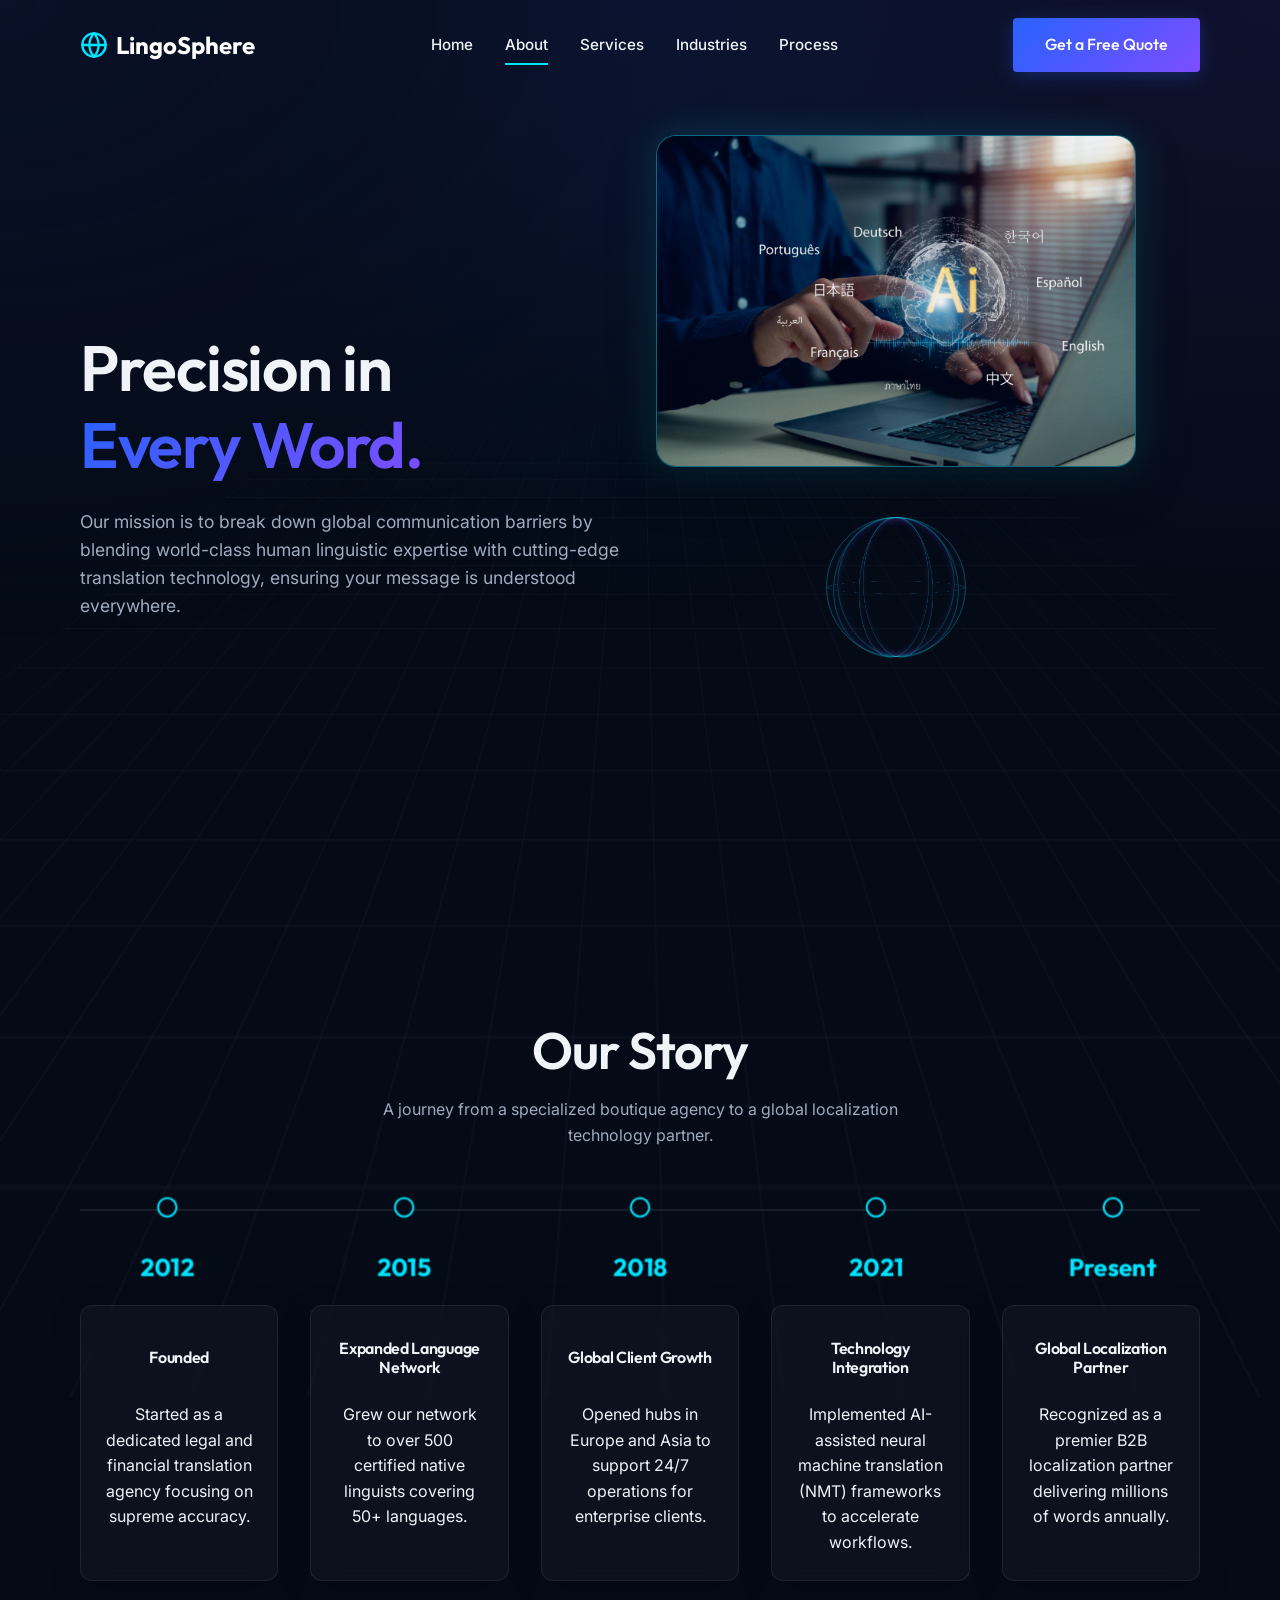
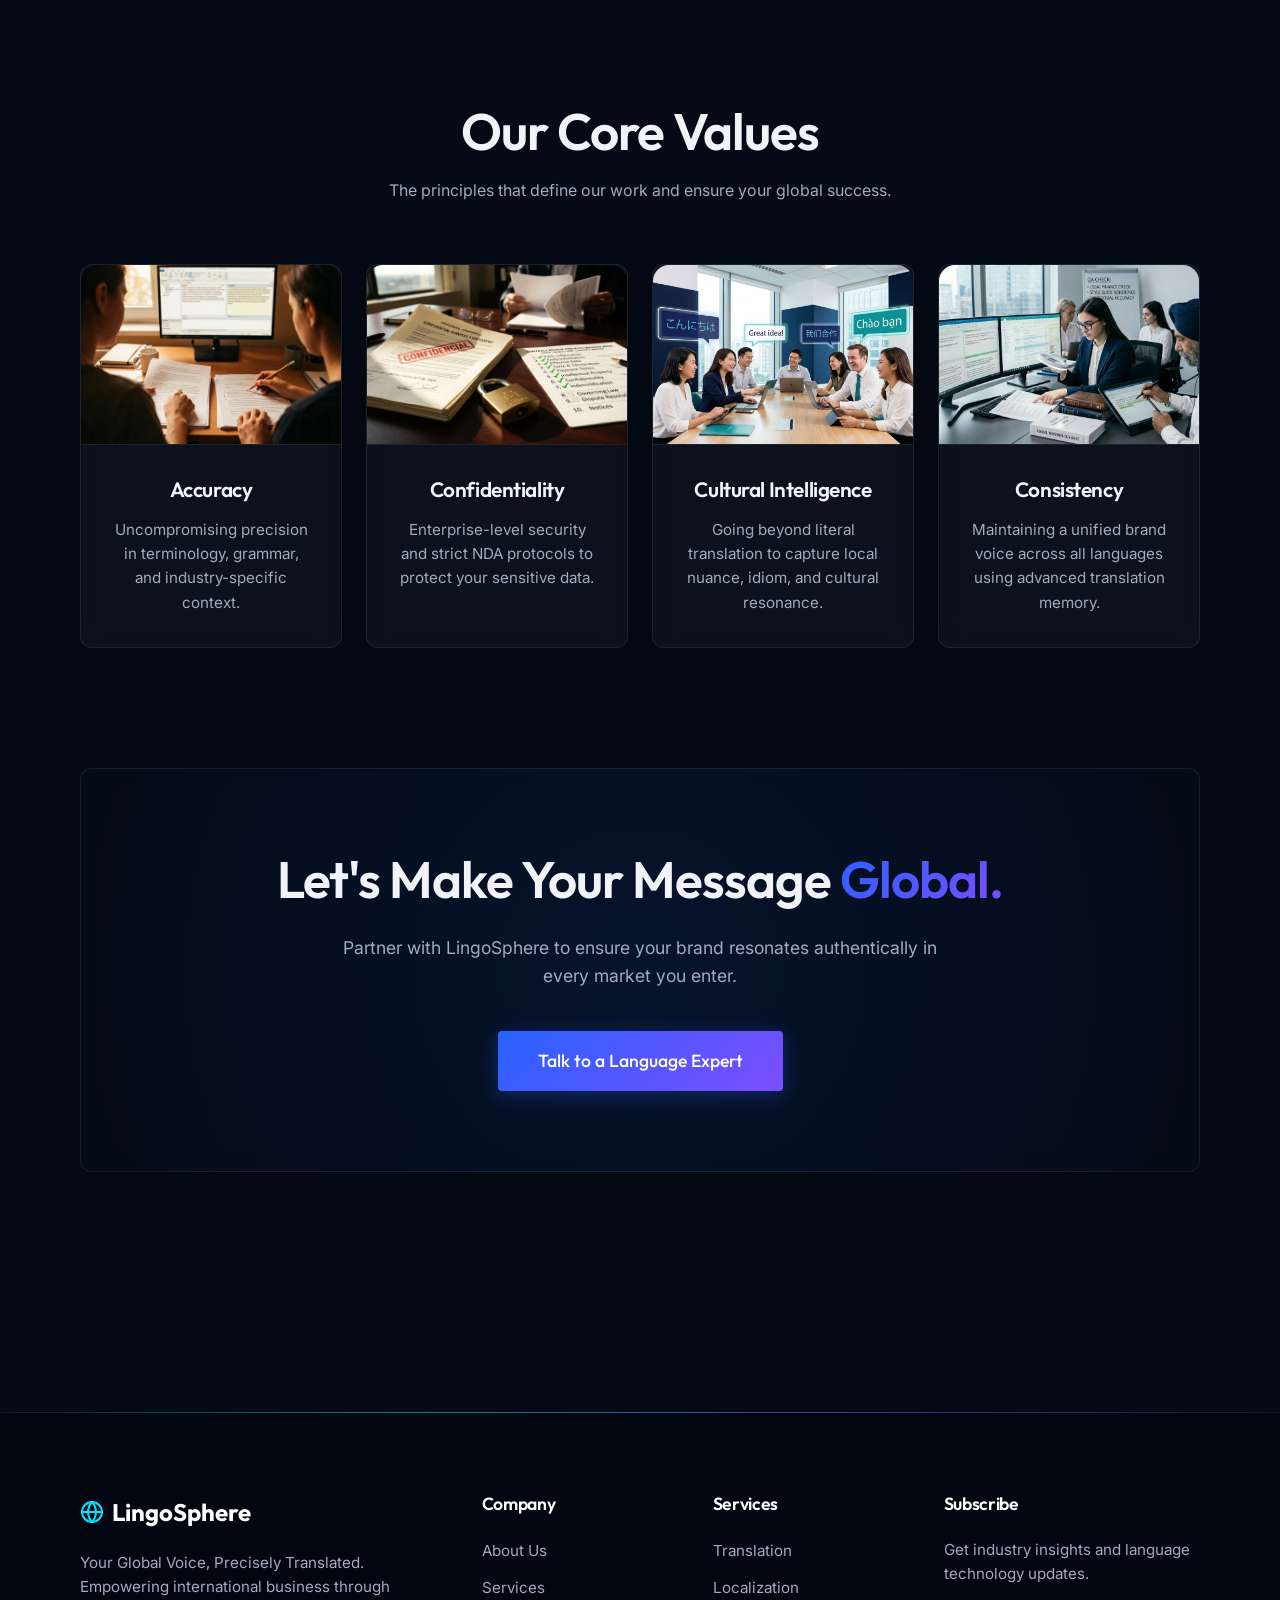
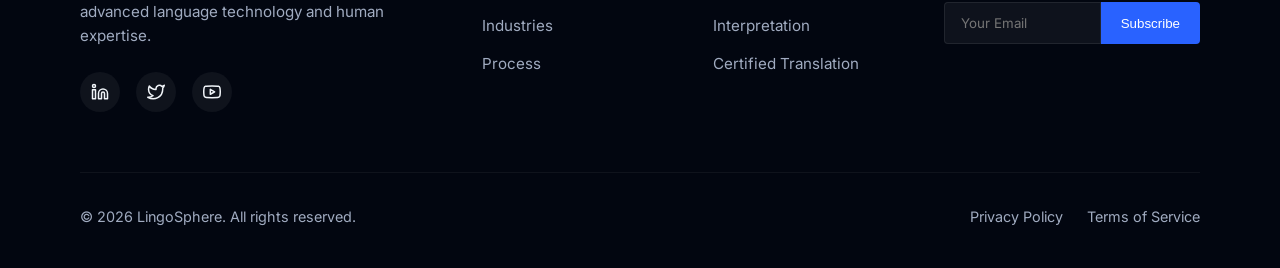
==== about.html @ 057dd032 "first commit" ====
<!DOCTYPE html>
<html lang="en">
<head>
  <meta charset="UTF-8">
  <meta name="viewport" content="width=device-width, initial-scale=1.0">
  <title>About Us | LingoSphere - Translation &amp; Localization Services</title>
  <meta name="description" content="Learn about LingoSphere's mission, story, and values as a leading global language technology company.">
  <meta name="theme-color" content="#040B16">
  
  <link rel="stylesheet" href="assets/css/style.css?v=2">
</head>
<body>
  
  <div class="bg-mesh"></div>
  <div class="bg-grid"></div>
  <div class="custom-cursor"></div>

  <!-- Header / Navbar -->
  <header class="site-header">
    <div class="container-custom navbar">
      <a href="index.html" class="logo">
        <svg class="logo-icon" xmlns="http://www.w3.org/2000/svg" width="28" height="28" viewBox="0 0 24 24" fill="none" stroke="currentColor" stroke-width="2" stroke-linecap="round" stroke-linejoin="round"><circle cx="12" cy="12" r="10"></circle><line x1="2" y1="12" x2="22" y2="12"></line><path d="M12 2a15.3 15.3 0 0 1 4 10 15.3 15.3 0 0 1-4 10 15.3 15.3 0 0 1-4-10 15.3 15.3 0 0 1 4-10z"></path></svg>
        LingoSphere
      </a>

      <nav class="nav-links">
        <a href="index.html">Home</a>
        <a href="about.html" class="active">About</a>
        <a href="services.html">Services</a>
        <a href="industries.html">Industries</a>
        <a href="process.html">Process</a>
        <div class="nav-cta-mobile" style="display:none;">
            <a href="contact.html" class="btn-primary">Get a Free Quote</a>
        </div>
      </nav>

      <div class="nav-cta" style="display: flex; align-items: center;">
        <a href="contact.html" class="btn-primary">Get a Free Quote</a>
      </div>

      <button class="mobile-toggle" aria-label="Toggle menu">
        <svg xmlns="http://www.w3.org/2000/svg" width="24" height="24" viewBox="0 0 24 24" fill="none" stroke="currentColor" stroke-width="2" stroke-linecap="round" stroke-linejoin="round"><line x1="3" y1="12" x2="21" y2="12"></line><line x1="3" y1="6" x2="21" y2="6"></line><line x1="3" y1="18" x2="21" y2="18"></line></svg>
      </button>
    </div>
  </header>

  <main>
    <!-- Section 1 - About Hero -->
    <section class="hero-section container-custom">
      <div class="hero-content reveal">
        <h1 style="margin-bottom: 24px;">Precision in <br><span class="text-gradient">Every Word.</span></h1>
        <p style="font-size: 1.1rem; color: var(--text-muted); margin-bottom: 40px; max-width: 540px;">Our mission is to break down global communication barriers by blending world-class human linguistic expertise with cutting-edge translation technology, ensuring your message is understood everywhere.</p>
      </div>
      <div class="hero-visual reveal-right" style="transition-delay: 0.2s; top: 15%; right: 5%; transform: none; display: flex; flex-direction: column; align-items: center; justify-content: flex-start;">
        <div class="hero-image-wrapper" style="position: relative; width: 90%; max-width: 480px; border-radius: 20px; border: 1px solid rgba(0, 229, 255, 0.4); box-shadow: 0 20px 50px rgba(0, 0, 0, 0.3), 0 0 40px rgba(0, 229, 255, 0.2); overflow: hidden; background: var(--glass-bg); backdrop-filter: blur(10px); transition: transform 0.5s ease, box-shadow 0.5s ease;">
          <img src="assets/images/about hero.png" alt="About LingoSphere" style="width: 100%; height: auto; object-fit: cover; opacity: 0.95; display: block;">
          <div class="hero-image-sweep" style="position: absolute; top: 0; left: -100%; width: 50%; height: 100%; background: linear-gradient(to right, transparent, rgba(255,255,255,0.4), transparent); transform: skewX(-25deg); animation: lightSweep 6s infinite; pointer-events: none;"></div>
        </div>
        
        <!-- 3D Animation Below Image -->
        <div class="globe-3d" style="margin-top: 50px; position: relative; width: 140px; height: 140px; transform-style: preserve-3d; animation: spinGlobe 15s linear infinite;">
            <div class="globe-ring" style="transform: rotateY(0deg);"></div>
            <div class="globe-ring" style="transform: rotateY(30deg);"></div>
            <div class="globe-ring" style="transform: rotateY(60deg);"></div>
            <div class="globe-ring" style="transform: rotateY(90deg);"></div>
            <div class="globe-ring" style="transform: rotateY(120deg);"></div>
            <div class="globe-ring" style="transform: rotateY(150deg);"></div>
            <div class="globe-ring" style="transform: rotateX(90deg) scale(0.98);"></div>
        </div>
      </div>
      <style>
          @keyframes lightSweep { 0% { left: -100%; } 20%, 100% { left: 200%; } }
          .hero-image-wrapper:hover {
              transform: scale(1.03) translateY(-5px);
              box-shadow: 0 30px 60px rgba(0, 0, 0, 0.4), 0 0 60px rgba(0, 229, 255, 0.4) !important;
              border-color: rgba(0, 229, 255, 0.8) !important;
          }
          
          .globe-ring {
              position: absolute;
              width: 100%;
              height: 100%;
              border-radius: 50%;
              border: 1px solid rgba(0, 229, 255, 0.3);
              box-shadow: 0 0 10px rgba(124, 77, 255, 0.1) inset;
          }
          @keyframes spinGlobe {
              0% { transform: rotateX(15deg) rotateY(0deg); }
              100% { transform: rotateX(15deg) rotateY(360deg); }
          }
      </style>
    </section>

    <!-- Section 2 - Our Story -->
    <section class="container-custom">
      <div class="section-title reveal">
        <h2>Our Story</h2>
        <p>A journey from a specialized boutique agency to a global localization technology partner.</p>
      </div>

      <!-- Editorial Timeline -->
      <div class="story-timeline reveal">
        <div class="story-item">
          <div class="story-year">2012</div>
          <div class="story-content glass-panel">
            <h4>Founded</h4>
            <p>Started as a dedicated legal and financial translation agency focusing on supreme accuracy.</p>
          </div>
        </div>
        
        <div class="story-item">
          <div class="story-year">2015</div>
          <div class="story-content glass-panel">
            <h4>Expanded Language Network</h4>
            <p>Grew our network to over 500 certified native linguists covering 50+ languages.</p>
          </div>
        </div>
        
        <div class="story-item">
          <div class="story-year">2018</div>
          <div class="story-content glass-panel">
            <h4>Global Client Growth</h4>
            <p>Opened hubs in Europe and Asia to support 24/7 operations for enterprise clients.</p>
          </div>
        </div>
        
        <div class="story-item">
          <div class="story-year">2021</div>
          <div class="story-content glass-panel">
            <h4>Technology Integration</h4>
            <p>Implemented AI-assisted neural machine translation (NMT) frameworks to accelerate workflows.</p>
          </div>
        </div>
        
        <div class="story-item">
          <div class="story-year">Present</div>
          <div class="story-content glass-panel">
            <h4>Global Localization Partner</h4>
            <p>Recognized as a premier B2B localization partner delivering millions of words annually.</p>
          </div>
        </div>
      </div>

      <style>
        .story-timeline { display: flex; flex-direction: column; gap: 32px; position: relative; padding-left: 20px; border-left: 2px solid var(--glass-border); margin: 0 auto; max-width: 800px; perspective: 1200px; }
        .story-item { position: relative; display: flex; flex-direction: column; gap: 16px; transform-style: preserve-3d; }
        
        @keyframes float3D {
            0% { transform: translateY(0) translateZ(0) rotateX(0deg) rotateY(0deg); }
            50% { transform: translateY(-8px) translateZ(10px) rotateX(2deg) rotateY(-2deg); }
            100% { transform: translateY(0) translateZ(0) rotateX(0deg) rotateY(0deg); }
        }
        
        .story-year { color: var(--accent-cyan); font-family: var(--font-heading); font-weight: 700; font-size: 1.5rem; position: relative; transform: translateZ(30px); }
        .story-year::before { content: ''; position: absolute; left: -29px; top: 8px; width: 16px; height: 16px; border-radius: 50%; background: var(--bg-deep-navy); border: 2px solid var(--accent-cyan); z-index: 2; animation: pulseTimeline 2s infinite; }
        
        @keyframes pulseTimeline {
            0% { box-shadow: 0 0 10px var(--accent-cyan), 0 0 0 0 rgba(0, 229, 255, 0.4); }
            70% { box-shadow: 0 0 15px var(--accent-cyan), 0 0 0 15px rgba(0, 229, 255, 0); }
            100% { box-shadow: 0 0 10px var(--accent-cyan), 0 0 0 0 rgba(0, 229, 255, 0); }
        }

        .story-content { padding: 24px; transition: all 0.5s cubic-bezier(0.2, 0.8, 0.2, 1); height: 100%; display: flex; flex-direction: column; animation: float3D 6s ease-in-out infinite; transform-style: preserve-3d; position: relative; }
        .story-content h4 { min-height: 3.5rem; display: flex; align-items: center; justify-content: center; margin-top: 0; margin-bottom: 16px; }
        
        .story-item:nth-child(1) .story-content { animation-delay: 0s; }
        .story-item:nth-child(2) .story-content { animation-delay: -1.5s; }
        .story-item:nth-child(3) .story-content { animation-delay: -3s; }
        .story-item:nth-child(4) .story-content { animation-delay: -4.5s; }
        .story-item:nth-child(5) .story-content { animation-delay: -1s; }

        .story-content:hover { transform: translateZ(40px) scale(1.05) rotateX(-5deg); border-color: var(--accent-cyan); box-shadow: 0 20px 40px rgba(0,0,0,0.4), 0 0 30px rgba(0, 229, 255, 0.2) !important; z-index: 10; animation-play-state: paused; }
        
        @media (min-width: 768px) {
            .story-timeline { flex-direction: row; border-left: none; border-top: 2px solid var(--glass-border); padding-left: 0; padding-top: 40px; max-width: 100%; margin-top: 60px; }
            .story-item { flex: 1; align-items: center; text-align: center; }
            .story-year::before { left: 50%; top: -49px; transform: translateX(-50%); }
        }
      </style>
    </section>

    <!-- Section 3 - Our Values -->
    <section class="container-custom">
      <div class="section-title reveal">
        <h2>Our Core Values</h2>
        <p>The principles that define our work and ensure your global success.</p>
      </div>

      <div class="grid-4" style="align-items: stretch;">
        <!-- Value 1 -->
        <div class="value-block glass-panel reveal" style="padding: 0; height: 100%; display: flex; flex-direction: column; transition-delay: 0.1s;">
          <img src="assets/images/Accuracy.png" alt="Accuracy" style="width: 100%; height: 180px; object-fit: cover; border-radius: 16px 16px 0 0; border-bottom: 1px solid var(--glass-border);">
          <div style="padding: 32px; display: flex; flex-direction: column; align-items: center; flex-grow: 1; text-align: center;">
            <h3 style="margin-bottom: 16px; font-size: 1.3rem;">Accuracy</h3>
            <p style="color: var(--text-muted); font-size: 0.95rem;">Uncompromising precision in terminology, grammar, and industry-specific context.</p>
          </div>
        </div>
        
        <!-- Value 2 -->
        <div class="value-block glass-panel reveal" style="padding: 0; height: 100%; display: flex; flex-direction: column; transition-delay: 0.2s;">
          <img src="assets/images/Confidentiality.png" alt="Confidentiality" style="width: 100%; height: 180px; object-fit: cover; border-radius: 16px 16px 0 0; border-bottom: 1px solid var(--glass-border);">
          <div style="padding: 32px; display: flex; flex-direction: column; align-items: center; flex-grow: 1; text-align: center;">
            <h3 style="margin-bottom: 16px; font-size: 1.3rem;">Confidentiality</h3>
            <p style="color: var(--text-muted); font-size: 0.95rem;">Enterprise-level security and strict NDA protocols to protect your sensitive data.</p>
          </div>
        </div>
        
        <!-- Value 3 -->
        <div class="value-block glass-panel reveal" style="padding: 0; height: 100%; display: flex; flex-direction: column; transition-delay: 0.3s;">
          <img src="assets/images/Cultural Intelligence.png" alt="Cultural Intelligence" style="width: 100%; height: 180px; object-fit: cover; border-radius: 16px 16px 0 0; border-bottom: 1px solid var(--glass-border);">
          <div style="padding: 32px; display: flex; flex-direction: column; align-items: center; flex-grow: 1; text-align: center;">
            <h3 style="margin-bottom: 16px; font-size: 1.3rem;">Cultural Intelligence</h3>
            <p style="color: var(--text-muted); font-size: 0.95rem;">Going beyond literal translation to capture local nuance, idiom, and cultural resonance.</p>
          </div>
        </div>
        
        <!-- Value 4 -->
        <div class="value-block glass-panel reveal" style="padding: 0; height: 100%; display: flex; flex-direction: column; transition-delay: 0.4s;">
          <img src="assets/images/Consistency.png" alt="Consistency" style="width: 100%; height: 180px; object-fit: cover; border-radius: 16px 16px 0 0; border-bottom: 1px solid var(--glass-border);">
          <div style="padding: 32px; display: flex; flex-direction: column; align-items: center; flex-grow: 1; text-align: center;">
            <h3 style="margin-bottom: 16px; font-size: 1.3rem;">Consistency</h3>
            <p style="color: var(--text-muted); font-size: 0.95rem;">Maintaining a unified brand voice across all languages using advanced translation memory.</p>
          </div>
        </div>
      </div>
      
      <style>
        .value-block { transition: var(--transition-smooth); }
        .value-block:hover { transform: translateY(-10px); border-color: var(--glass-highlight); background: rgba(255,255,255,0.05); }
        @keyframes pulseIcon { 0%, 100% { transform: scale(1); opacity: 1; } 50% { transform: scale(1.1); opacity: 0.8; } }
        @keyframes floatIcon { 0%, 100% { transform: translateY(0); } 50% { transform: translateY(-10px); } }
        @keyframes spinIcon { 100% { transform: rotate(360deg); } }
        @keyframes bounceIcon { 0%, 100% { transform: translateY(0); } 50% { transform: translateY(-8px); } }
      </style>
    </section>

    <!-- Section 4 - CTA -->
    <section class="container-custom" style="padding-bottom: 120px;">
      <div class="glass-panel reveal" style="padding: 80px 40px; text-align: center; background: radial-gradient(circle at center, rgba(41, 98, 255, 0.1), rgba(4, 11, 22, 0.8));">
        <h2 style="margin-bottom: 24px;">Let's Make Your Message <span class="text-gradient">Global.</span></h2>
        <p style="color: var(--text-muted); margin: 0 auto 40px; max-width: 600px; font-size: 1.1rem;">Partner with LingoSphere to ensure your brand resonates authentically in every market you enter.</p>
        <a href="contact.html" class="btn-primary" style="font-size: 1.1rem; padding: 16px 40px;">Talk to a Language Expert</a>
      </div>
    </section>
  </main>

  <footer class="site-footer">
    <div class="footer-top-line"></div>
    <div class="container-custom">
      <div class="footer-grid">
        <div class="footer-col">
          <a href="index.html" class="logo" style="margin-bottom: 20px;">
            <svg class="logo-icon" xmlns="http://www.w3.org/2000/svg" width="24" height="24" viewBox="0 0 24 24" fill="none" stroke="currentColor" stroke-width="2" stroke-linecap="round" stroke-linejoin="round"><circle cx="12" cy="12" r="10"></circle><line x1="2" y1="12" x2="22" y2="12"></line><path d="M12 2a15.3 15.3 0 0 1 4 10 15.3 15.3 0 0 1-4 10 15.3 15.3 0 0 1-4-10 15.3 15.3 0 0 1 4-10z"></path></svg>
            LingoSphere
          </a>
          <p style="color: var(--text-muted); font-size: 0.95rem; margin-bottom: 24px;">Your Global Voice, Precisely Translated. Empowering international business through advanced language technology and human expertise.</p>
          <div class="social-links">
            <a href="#" aria-label="LinkedIn"><svg xmlns="http://www.w3.org/2000/svg" width="18" height="18" viewBox="0 0 24 24" fill="none" stroke="currentColor" stroke-width="2" stroke-linecap="round" stroke-linejoin="round"><path d="M16 8a6 6 0 0 1 6 6v7h-4v-7a2 2 0 0 0-2-2 2 2 0 0 0-2 2v7h-4v-7a6 6 0 0 1 6-6z"></path><rect x="2" y="9" width="4" height="12"></rect><circle cx="4" cy="4" r="2"></circle></svg></a>
            <a href="#" aria-label="Twitter"><svg xmlns="http://www.w3.org/2000/svg" width="18" height="18" viewBox="0 0 24 24" fill="none" stroke="currentColor" stroke-width="2" stroke-linecap="round" stroke-linejoin="round"><path d="M23 3a10.9 10.9 0 0 1-3.14 1.53 4.48 4.48 0 0 0-7.86 3v1A10.66 10.66 0 0 1 3 4s-4 9 5 13a11.64 11.64 0 0 1-7 2c9 5 20 0 20-11.5a4.5 4.5 0 0 0-.08-.83A7.72 7.72 0 0 0 23 3z"></path></svg></a>
            <a href="#" aria-label="YouTube"><svg xmlns="http://www.w3.org/2000/svg" width="18" height="18" viewBox="0 0 24 24" fill="none" stroke="currentColor" stroke-width="2" stroke-linecap="round" stroke-linejoin="round"><path d="M22.54 6.42a2.78 2.78 0 0 0-1.94-2C18.88 4 12 4 12 4s-6.88 0-8.6.46a2.78 2.78 0 0 0-1.94 2A29 29 0 0 0 1 11.75a29 29 0 0 0 .46 5.33 2.78 2.78 0 0 0 1.94 2c1.72.46 8.6.46 8.6.46s6.88 0 8.6-.46a2.78 2.78 0 0 0 1.94-2 29 29 0 0 0 .46-5.33 29 29 0 0 0-.46-5.33z"></path><polygon points="9.75 15.02 15.5 11.75 9.75 8.48 9.75 15.02"></polygon></svg></a>
          </div>
        </div>
        
        <div class="footer-col">
          <h4>Company</h4>
          <ul class="footer-links">
            <li><a href="about.html">About Us</a></li>
            <li><a href="services.html">Services</a></li>
            <li><a href="industries.html">Industries</a></li>
            <li><a href="process.html">Process</a></li>
          </ul>
        </div>
        
        <div class="footer-col">
          <h4>Services</h4>
          <ul class="footer-links">
            <li><a href="services.html">Translation</a></li>
            <li><a href="services.html">Localization</a></li>
            <li><a href="services.html">Interpretation</a></li>
            <li><a href="services.html">Certified Translation</a></li>
          </ul>
        </div>
        
        <div class="footer-col">
          <h4>Subscribe</h4>
          <p style="color: var(--text-muted); font-size: 0.95rem;">Get industry insights and language technology updates.</p>
          <form class="newsletter-form" onsubmit="event.preventDefault(); alert('Subscribed!');">
            <input type="email" class="newsletter-input" placeholder="Your Email" required>
            <button type="submit" class="newsletter-btn">Subscribe</button>
          </form>
        </div>
      </div>
      
      <div class="footer-bottom">
        <p style="color: var(--text-muted); font-size: 0.9rem;">&copy; 2026 LingoSphere. All rights reserved.</p>
        <div style="display: flex; gap: 24px;">
          <a href="#" style="color: var(--text-muted); font-size: 0.9rem;">Privacy Policy</a>
          <a href="#" style="color: var(--text-muted); font-size: 0.9rem;">Terms of Service</a>
        </div>
      </div>
    </div>
  </footer>

  <script src="assets/js/main.js"></script>
</body>
</html>

<!-- Section 4 - Global Reach -->
---- assets/css/style.css ----
@import url('https://fonts.googleapis.com/css2?family=Outfit:wght@300;400;500;600;700;800&family=Inter:wght@300;400;500;600&display=swap');

:root {
  --text-main: #ffffff;
  --footer-bg: #020610;
  --rgb-white: 255, 255, 255;
  --rgb-dark-bg: 4, 11, 22;
  --rgb-black: 0, 0, 0;
  /* Colors */
  --bg-deep-navy: #040B16;
  --bg-midnight-blue: #0A1128;
  --bg-charcoal: #121826;
  --text-soft-white: #F0F4F8;
  --text-muted: #A0ABC0;
  
  --accent-cyan: #00E5FF;
  --accent-royal-blue: #2962FF;
  --accent-violet: #7C4DFF;
  --accent-turquoise: #1DE9B6;
  
  --glass-bg: rgba(var(--rgb-white), 0.03);
  --glass-border: rgba(var(--rgb-white), 0.08);
  --glass-highlight: rgba(var(--rgb-white), 0.15);
  
  --gradient-primary: linear-gradient(135deg, var(--accent-royal-blue), var(--accent-violet));
  --gradient-glow: radial-gradient(circle at 50% 50%, rgba(0, 229, 255, 0.15), transparent 60%);
  
  /* Typography */
  --font-heading: 'Outfit', sans-serif;
  --font-body: 'Inter', sans-serif;
  
  /* Transitions */
  --transition-fast: 0.2s ease;
  --transition-smooth: 0.4s cubic-bezier(0.25, 1, 0.5, 1);
  --transition-cinematic: 0.8s cubic-bezier(0.22, 1, 0.36, 1);
  
  /* Layout */
  --nav-height: 90px;
  --nav-height-scrolled: 70px;
  --section-padding: 120px 0;
  
  /* 3D */
  --perspective: 1200px;
}

/* Base Reset */
* {
  margin: 0;
  padding: 0;
  box-sizing: border-box;
}

html {
  scroll-behavior: smooth;
  overflow-x: hidden;
}

body {
  font-family: var(--font-body);
  background-color: var(--bg-deep-navy);
  color: var(--text-soft-white);
  line-height: 1.6;
  overflow-x: hidden;
  position: relative;
  min-height: 100vh;
}

/* Custom Cursor */
.custom-cursor {
  position: fixed;
  top: 0;
  left: 0;
  width: 24px;
  height: 24px;
  border-radius: 50%;
  background: radial-gradient(circle, var(--accent-cyan) 0%, transparent 70%);
  mix-blend-mode: screen;
  pointer-events: none;
  z-index: 9999;
  transform: translate(-50%, -50%);
  transition: width 0.3s, height 0.3s, background 0.3s;
  opacity: 0;
}

@media (min-width: 1024px) {
  body:hover .custom-cursor {
    opacity: 0.8;
  }
}

.custom-cursor.hovered {
  width: 48px;
  height: 48px;
  background: radial-gradient(circle, var(--accent-violet) 0%, transparent 70%);
}

/* Typography */
h1, h2, h3, h4, h5, h6 {
  font-family: var(--font-heading);
  font-weight: 600;
  line-height: 1.2;
  letter-spacing: -0.02em;
}

h1 { font-size: clamp(2.5rem, 5vw, 4.5rem); }
h2 { font-size: clamp(2rem, 4vw, 3.5rem); }
h3 { font-size: clamp(1.5rem, 3vw, 2.5rem); }

.text-gradient {
  background: var(--gradient-primary);
  -webkit-background-clip: text;
  -webkit-text-fill-color: transparent;
  background-clip: text;
  color: transparent;
}

a {
  color: inherit;
  text-decoration: none;
  transition: var(--transition-fast);
}

/* Background System */
.bg-mesh {
  position: fixed;
  top: 0;
  left: 0;
  width: 100vw;
  height: 100vh;
  z-index: -2;
  background-image: 
    radial-gradient(at 0% 0%, rgba(10, 17, 40, 1) 0, transparent 50%), 
    radial-gradient(at 50% 0%, rgba(41, 98, 255, 0.1) 0, transparent 50%), 
    radial-gradient(at 100% 0%, rgba(124, 77, 255, 0.1) 0, transparent 50%);
}

.bg-grid {
  position: fixed;
  top: 0;
  left: 0;
  width: 100vw;
  height: 100vh;
  z-index: -1;
  background-image: linear-gradient(var(--glass-border) 1px, transparent 1px),
    linear-gradient(90deg, var(--glass-border) 1px, transparent 1px);
  background-size: 50px 50px;
  opacity: 0.3;
  transform: perspective(500px) rotateX(60deg) translateY(-100px) translateZ(-200px);
  animation: gridMove 20s linear infinite;
}

@keyframes gridMove {
  0% { transform: perspective(500px) rotateX(60deg) translateY(0) translateZ(-200px); }
  100% { transform: perspective(500px) rotateX(60deg) translateY(50px) translateZ(-200px); }
}

/* Container */
.container-custom {
  width: 100%;
  max-width: 1440px;
  margin: 0 auto;
  padding: 0 24px;
}

@media (min-width: 768px) {
  .container-custom { padding: 0 40px; }
}

@media (min-width: 1280px) {
  .container-custom { padding: 0 80px; }
}

/* Buttons */
.btn-primary {
  display: inline-flex;
  align-items: center;
  justify-content: center;
  padding: 14px 32px;
  background: var(--gradient-primary);
  color: var(--text-main);
  font-family: var(--font-heading);
  font-weight: 500;
  border-radius: 4px;
  border: none;
  cursor: pointer;
  position: relative;
  overflow: hidden;
  z-index: 1;
  transition: var(--transition-smooth);
  box-shadow: 0 4px 20px rgba(41, 98, 255, 0.3);
}

.btn-primary::before {
  content: '';
  position: absolute;
  top: 0;
  left: 0;
  width: 100%;
  height: 100%;
  background: linear-gradient(135deg, var(--accent-cyan), var(--accent-royal-blue));
  z-index: -1;
  opacity: 0;
  transition: var(--transition-smooth);
}

.btn-primary:hover {
  transform: translateY(-2px);
  box-shadow: 0 8px 25px rgba(0, 229, 255, 0.4);
}

.btn-primary:hover::before {
  opacity: 1;
}

.btn-secondary {
  display: inline-flex;
  align-items: center;
  justify-content: center;
  padding: 12px 30px;
  background: var(--glass-bg);
  border: 1px solid var(--glass-highlight);
  color: var(--text-soft-white);
  font-family: var(--font-heading);
  font-weight: 500;
  border-radius: 4px;
  cursor: pointer;
  transition: var(--transition-smooth);
  backdrop-filter: blur(10px);
}

.btn-secondary:hover {
  background: rgba(var(--rgb-white), 0.1);
  border-color: var(--accent-cyan);
  transform: translateY(-2px);
}

/* Glassmorphism Classes */
.glass-panel {
  background: var(--glass-bg);
  backdrop-filter: blur(12px);
  -webkit-backdrop-filter: blur(12px);
  border: 1px solid var(--glass-border);
  border-radius: 12px;
  box-shadow: 0 8px 32px rgba(var(--rgb-black), 0.2);
}

/* Header & Navbar */
.site-header {
  position: fixed;
  top: 0;
  left: 0;
  width: 100%;
  height: var(--nav-height);
  z-index: 1000;
  display: flex;
  align-items: center;
  transition: var(--transition-smooth);
}

.site-header.scrolled {
  height: var(--nav-height-scrolled);
  background: rgba(var(--rgb-dark-bg), 0.85);
  backdrop-filter: blur(16px);
  -webkit-backdrop-filter: blur(16px);
  border-bottom: 1px solid var(--glass-border);
  box-shadow: 0 4px 30px rgba(var(--rgb-black), 0.3);
}

.navbar {
  display: flex;
  justify-content: space-between;
  align-items: center;
  width: 100%;
}

.logo {
  font-family: var(--font-heading);
  font-weight: 700;
  font-size: 1.5rem;
  color: var(--text-main);
  display: flex;
  align-items: center;
  gap: 8px;
  z-index: 1001;
}

.logo-icon {
  color: var(--accent-cyan);
}

.nav-links {
  display: flex;
  gap: 32px;
  align-items: center;
  list-style: none;
}

.nav-links a {
  font-weight: 500;
  font-size: 0.95rem;
  position: relative;
  color: var(--text-soft-white);
  padding: 8px 0;
}

.nav-links a::after {
  content: '';
  position: absolute;
  bottom: 0;
  left: 0;
  width: 0;
  height: 2px;
  background: var(--accent-cyan);
  transition: var(--transition-smooth);
}

.nav-links a:hover::after,
.nav-links a.active::after {
  width: 100%;
}

.nav-cta {
  display: flex;
  align-items: center;
  gap: 16px;
}

.mobile-toggle {
  display: none;
  background: none;
  border: none;
  color: var(--text-main);
  font-size: 1.5rem;
  cursor: pointer;
  z-index: 1001;
}

/* Mobile Menu */
@media (max-width: 1024px) {
  .nav-links {
    position: fixed;
    top: 0;
    right: -100%;
    width: 100%;
    height: 100vh;
    background: rgba(var(--rgb-dark-bg), 0.98);
    backdrop-filter: blur(20px);
    flex-direction: column;
    justify-content: center;
    align-items: center;
    transition: var(--transition-smooth);
    gap: 40px;
    z-index: 1000;
  }
  
  .nav-links.active {
    right: 0;
  }
  
  .nav-links a {
    font-size: 1.5rem;
  }
  
  .mobile-toggle {
    display: block;
  }
  
  .nav-cta {
    display: none !important; 
  }

  .nav-cta-mobile[style] {
    display: block !important;
    margin-top: 20px;
  }
  
  .nav-cta-mobile .btn-primary {
    font-size: 1.1rem;
    padding: 16px 40px;
  }
}

/* Utility Animations */
.reveal {
  opacity: 0;
  transform: translateY(30px);
  transition: opacity 0.8s ease, transform 0.8s ease;
}

.reveal.active {
  opacity: 1;
  transform: translateY(0);
}

.reveal-left {
  opacity: 0;
  transform: translateX(-30px);
  transition: opacity 0.8s ease, transform 0.8s ease;
}

.reveal-left.active {
  opacity: 1;
  transform: translateX(0);
}

.reveal-right {
  opacity: 0;
  transform: translateX(30px);
  transition: opacity 0.8s ease, transform 0.8s ease;
}

.reveal-right.active {
  opacity: 1;
  transform: translateX(0);
}

/* Section specific padding */
main {
  display: flex;
  flex-direction: column;
  gap: 120px;
  padding-bottom: 120px;
}

section {
  padding: var(--section-padding);
  position: relative;
  z-index: 1;
}

/* Grid Systems */
.grid-2 {
  display: grid;
  grid-template-columns: 1fr;
  gap: 40px;
}

.grid-3 {
  display: grid;
  grid-template-columns: 1fr;
  gap: 32px;
}

.grid-4 {
  display: grid;
  grid-template-columns: 1fr;
  gap: 24px;
}

.grid-8 {
  display: grid;
  grid-template-columns: 1fr;
  gap: 24px;
}

@media (min-width: 768px) {
  .grid-2 { grid-template-columns: repeat(2, 1fr); }
  .grid-3 { grid-template-columns: repeat(2, 1fr); }
  .grid-4 { grid-template-columns: repeat(2, 1fr); }
  .grid-8 { grid-template-columns: repeat(2, 1fr); }
}

@media (min-width: 1024px) {
  .grid-3 { grid-template-columns: repeat(3, 1fr); }
  .grid-4 { grid-template-columns: repeat(3, 1fr); }
  .grid-8 { grid-template-columns: repeat(3, 1fr); }
}

@media (min-width: 1280px) {
  .grid-4 { grid-template-columns: repeat(4, 1fr); }
  .grid-8 { grid-template-columns: repeat(4, 1fr); }
}

/* 3D Cards */
.card-3d {
  perspective: var(--perspective);
  height: 100%;
}

.card-3d-inner {
  height: 100%;
  transform-style: preserve-3d;
  transition: transform var(--transition-smooth);
}

.card-content {
  height: 100%;
  padding: 40px 32px;
  display: flex;
  flex-direction: column;
  transform: translateZ(20px);
  background: var(--glass-bg);
  border: 1px solid var(--glass-border);
  border-radius: 16px;
  backdrop-filter: blur(10px);
  position: relative;
  overflow: hidden;
  transition: var(--transition-smooth);
}

.card-content::before {
  content: '';
  position: absolute;
  top: 0;
  left: 0;
  width: 100%;
  height: 100%;
  background: radial-gradient(circle at 50% 0%, rgba(var(--rgb-white), 0.1), transparent 70%);
  opacity: 0;
  transition: var(--transition-smooth);
  pointer-events: none;
}

.card-3d:hover .card-content {
  border-color: var(--glass-highlight);
  background: rgba(var(--rgb-white), 0.05);
  box-shadow: 0 15px 35px rgba(var(--rgb-black), 0.2), 0 0 20px rgba(0, 229, 255, 0.1);
}

.card-3d:hover .card-content::before {
  opacity: 1;
}

.card-icon {
  width: 56px;
  height: 56px;
  border-radius: 12px;
  background: rgba(41, 98, 255, 0.1);
  display: flex;
  align-items: center;
  justify-content: center;
  color: var(--accent-cyan);
  margin-bottom: 24px;
  border: 1px solid rgba(41, 98, 255, 0.2);
  transform: translateZ(30px);
  transition: var(--transition-smooth);
}

.card-3d:hover .card-icon {
  background: rgba(41, 98, 255, 0.2);
  transform: translateZ(40px) scale(1.05);
}

.card-title {
  font-size: 1.25rem;
  margin-bottom: 16px;
  transform: translateZ(25px);
}

.card-desc {
  color: var(--text-muted);
  font-size: 0.95rem;
  margin-bottom: 24px;
  flex-grow: 1;
  transform: translateZ(15px);
}

.card-arrow {
  margin-top: auto;
  align-self: flex-start;
  color: var(--accent-turquoise);
  transform: translateZ(20px);
  display: flex;
  align-items: center;
  gap: 8px;
  font-weight: 500;
  font-size: 0.9rem;
  opacity: 0.8;
  transition: var(--transition-fast);
}

.card-3d:hover .card-arrow {
  opacity: 1;
  gap: 12px;
}

/* Heroes */
.hero-section {
  min-height: 100vh;
  display: flex;
  align-items: center;
  padding-top: var(--nav-height);
  position: relative;
  overflow: hidden;
}

.hero-content {
  position: relative;
  z-index: 2;
  max-width: 600px;
}

.hero-visual {
  position: absolute;
  top: 50%;
  right: 0;
  transform: translateY(-50%);
  width: 50%;
  height: 80vh;
  z-index: 1;
  perspective: 1000px;
}

@media (max-width: 1023px) {
  .hero-section {
    flex-direction: column;
    justify-content: center;
  }
  .hero-visual {
    position: relative;
    width: 100%;
    height: 400px;
    transform: none;
    margin-top: 60px;
  }
  .hero-content {
    max-width: 100%;
    text-align: center;
    display: flex;
    flex-direction: column;
    align-items: center;
  }
}

/* Parallax Elements */
.parallax-layer {
  position: absolute;
  pointer-events: none;
}

/* Footer */
.site-footer {
  background: var(--footer-bg);
  padding: 80px 0 40px;
  position: relative;
  border-top: 1px solid var(--glass-border);
}

.footer-top-line {
  position: absolute;
  top: -1px;
  left: 0;
  width: 100%;
  height: 1px;
  background: linear-gradient(90deg, transparent, var(--accent-cyan), var(--accent-violet), transparent);
  opacity: 0.5;
}

.footer-grid {
  display: grid;
  grid-template-columns: 1fr;
  gap: 40px;
  margin-bottom: 60px;
}

@media (min-width: 576px) {
  .footer-grid { grid-template-columns: repeat(2, 1fr); }
}

@media (min-width: 1024px) {
  .footer-grid { grid-template-columns: 2fr 1fr 1fr 1.5fr; gap: 60px; }
}

.footer-col h4 {
  color: var(--text-main);
  font-size: 1.1rem;
  margin-bottom: 24px;
}

.footer-links {
  list-style: none;
}

.footer-links li {
  margin-bottom: 12px;
}

.footer-links a {
  color: var(--text-muted);
  font-size: 0.95rem;
}

.footer-links a:hover {
  color: var(--accent-cyan);
}

.newsletter-form {
  display: flex;
  margin-top: 16px;
}

.newsletter-input {
  background: rgba(var(--rgb-white), 0.05);
  border: 1px solid var(--glass-border);
  padding: 12px 16px;
  border-radius: 4px 0 0 4px;
  color: var(--text-main);
  font-family: var(--font-body);
  width: 100%;
  outline: none;
  transition: var(--transition-fast);
}

.newsletter-input:focus {
  border-color: var(--accent-cyan);
  background: rgba(var(--rgb-white), 0.08);
}

.newsletter-btn {
  background: var(--accent-royal-blue);
  color: var(--text-main);
  border: none;
  padding: 0 20px;
  border-radius: 0 4px 4px 0;
  cursor: pointer;
  font-weight: 500;
  transition: var(--transition-fast);
}

.newsletter-btn:hover {
  background: var(--accent-cyan);
}

.footer-bottom {
  display: flex;
  flex-direction: column;
  align-items: center;
  justify-content: space-between;
  padding-top: 32px;
  border-top: 1px solid rgba(var(--rgb-white), 0.05);
  gap: 16px;
}

@media (min-width: 768px) {
  .footer-bottom { flex-direction: row; }
}

.social-links {
  display: flex;
  gap: 16px;
}

.social-links a {
  width: 40px;
  height: 40px;
  border-radius: 50%;
  background: rgba(var(--rgb-white), 0.05);
  display: flex;
  align-items: center;
  justify-content: center;
  color: var(--text-soft-white);
  transition: var(--transition-fast);
}

.social-links a:hover {
  background: var(--accent-violet);
  transform: translateY(-3px);
}

/* Form Styles */
.form-group {
  margin-bottom: 24px;
}

.form-label {
  display: block;
  margin-bottom: 8px;
  font-weight: 500;
  font-size: 0.95rem;
  color: var(--text-soft-white);
}

.form-control {
  width: 100%;
  background: rgba(var(--rgb-white), 0.03);
  border: 1px solid var(--glass-border);
  padding: 14px 16px;
  border-radius: 8px;
  color: var(--text-main);
  font-family: var(--font-body);
  transition: var(--transition-fast);
  outline: none;
}

.form-control:focus {
  border-color: var(--accent-cyan);
  background: rgba(var(--rgb-white), 0.06);
  box-shadow: 0 0 15px rgba(0, 229, 255, 0.1);
}

select.form-control {
  appearance: none;
  background-image: url("data:image/svg+xml,%3Csvg xmlns='http://www.w3.org/2000/svg' width='24' height='24' viewBox='0 0 24 24' fill='none' stroke='%23A0ABC0' stroke-width='2' stroke-linecap='round' stroke-linejoin='round'%3E%3Cpolyline points='6 9 12 15 18 9'%3E%3C/polyline%3E%3C/svg%3E");
  background-repeat: no-repeat;
  background-position: right 16px center;
}

/* Reduced Motion */
@media (prefers-reduced-motion: reduce) {
  *, ::before, ::after {
    animation-duration: 0.01ms !important;
    animation-iteration-count: 1 !important;
    transition-duration: 0.01ms !important;
    scroll-behavior: auto !important;
  }
}

/* Section Specific Utilities */
.section-title {
  text-align: center;
  margin-bottom: 60px;
}

.section-title p {
  color: var(--text-muted);
  max-width: 600px;
  margin: 16px auto 0;
}

/* Quote Form Inline Validation */
.form-error {
  color: #ff5252;
  font-size: 0.85rem;
  margin-top: 6px;
  display: none;
}
.form-control.is-invalid {
  border-color: #ff5252;
}
.form-control.is-invalid + .form-error {
  display: block;
}
.form-success-message {
  display: none;
  background: rgba(29, 233, 182, 0.1);
  border: 1px solid var(--accent-turquoise);
  padding: 20px;
  border-radius: 8px;
  color: var(--accent-turquoise);
  margin-bottom: 24px;
}

/* Additional specific styles for custom layouts requested */
/* Home - Section 2 Asymmetric */
.asymmetric-layout {
  display: grid;
  grid-template-columns: 1fr;
  gap: 60px;
  align-items: center;
}
@media (min-width: 1024px) {
  .asymmetric-layout { grid-template-columns: 1fr 1.2fr; }
}

.stats-grid {
  display: flex;
  gap: 40px;
  margin-top: 40px;
}
.stat-item h4 {
  font-size: 2.5rem;
  color: var(--accent-cyan);
  margin-bottom: 8px;
}

/* Home - Section 4 Industries Selector */
.industry-selector {
  display: flex;
  flex-direction: column;
  gap: 40px;
}
@media (min-width: 1024px) {
  .industry-selector { flex-direction: row; }
}
.industry-nav {
  display: flex;
  flex-direction: row;
  overflow-x: auto;
  gap: 16px;
  padding-bottom: 16px;
}
@media (min-width: 1024px) {
  .industry-nav {
    flex-direction: column;
    min-width: 250px;
    overflow-x: visible;
    border-right: 1px solid var(--glass-border);
    padding-right: 40px;
  }
}
.industry-nav-item {
  background: none;
  border: none;
  color: var(--text-muted);
  font-family: var(--font-heading);
  font-size: 1.1rem;
  text-align: left;
  padding: 12px 24px;
  cursor: pointer;
  border-radius: 8px;
  transition: var(--transition-fast);
  white-space: nowrap;
}
@media (min-width: 1024px) {
  .industry-nav-item { white-space: normal; }
}
.industry-nav-item:hover {
  color: var(--text-soft-white);
  background: rgba(var(--rgb-white), 0.05);
}
.industry-nav-item.active {
  color: var(--text-main);
  background: var(--gradient-primary);
  box-shadow: 0 4px 15px rgba(41, 98, 255, 0.3);
}

.industry-content-panels {
  flex-grow: 1;
  position: relative;
  min-height: 300px;
}
.industry-panel {
  position: absolute;
  top: 0;
  left: 0;
  width: 100%;
  opacity: 0;
  pointer-events: none;
  transform: translateY(20px);
  transition: var(--transition-smooth);
}
.industry-panel.active {
  position: relative;
  opacity: 1;
  pointer-events: auto;
  transform: translateY(0);
}

/* Timeline */
.timeline {
  position: relative;
  max-width: 1000px;
  margin: 0 auto;
}
.timeline::before {
  content: '';
  position: absolute;
  top: 0;
  left: 24px;
  height: 100%;
  width: 2px;
  background: var(--glass-border);
}
@media (min-width: 768px) {
  .timeline {
    display: flex;
    justify-content: space-between;
  }
  .timeline::before {
    top: 24px;
    left: 0;
    width: 100%;
    height: 2px;
  }
}
.timeline-item {
  position: relative;
  padding-left: 60px;
  margin-bottom: 40px;
}
@media (min-width: 768px) {
  .timeline-item {
    padding-left: 0;
    padding-top: 60px;
    flex: 1;
    text-align: center;
  }
}
.timeline-dot {
  position: absolute;
  top: 0;
  left: 17px;
  width: 16px;
  height: 16px;
  border-radius: 50%;
  background: var(--accent-cyan);
  box-shadow: 0 0 15px var(--accent-cyan);
}
@media (min-width: 768px) {
  .timeline-dot {
    top: 17px;
    left: 50%;
    transform: translateX(-50%);
  }
}

.light-theme {
  --bg-deep-navy: #f8fafc;
  --bg-midnight-blue: #f1f5f9;
  --bg-charcoal: #e2e8f0;
  --text-soft-white: #0f172a;
  --text-muted: #475569;
  
  --glass-bg: rgba(255, 255, 255, 0.5);
  --glass-border: rgba(0, 0, 0, 0.1);
  --glass-highlight: rgba(0, 0, 0, 0.2);
  
  --text-main: #0f172a;
  --footer-bg: #e2e8f0;
  --rgb-white: 0, 0, 0;
  --rgb-dark-bg: 241, 245, 249;
  --rgb-black: 255, 255, 255;
}

/* Theme Toggle Button Styles */
.theme-toggle {
  background: var(--glass-bg);
  border: 1px solid var(--glass-border);
  color: var(--text-main);
  width: 44px;
  height: 44px;
  border-radius: 50%;
  display: flex;
  align-items: center;
  justify-content: center;
  cursor: pointer;
  transition: var(--transition-fast);
  backdrop-filter: blur(10px);
}
.theme-toggle:hover {
  background: var(--glass-highlight);
  transform: translateY(-2px);
}
.theme-toggle svg {
  width: 20px;
  height: 20px;
  fill: none;
  stroke: currentColor;
  stroke-width: 2;
  stroke-linecap: round;
  stroke-linejoin: round;
}
.sun-icon { display: none; }
.light-theme .sun-icon { display: block; }
.light-theme .moon-icon { display: none; }

/* --- Global Mobile Layout Fixes --- */
@media (max-width: 768px) {
  /* Ensure all main sections are column and centered */
  section {
    display: flex !important;
    flex-direction: column !important;
    align-items: center !important;
    text-align: center !important;
    overflow: hidden; /* Prevent horizontal overflow */
  }
  
  /* Ensure containers within sections do not shrink */
  section > div {
    width: 100% !important;
  }
  
  .asymmetric-layout {
    display: flex !important;
    flex-direction: column !important;
    align-items: center !important;
    text-align: center !important;
    gap: 40px !important;
    width: 100% !important;
  }

  /* Fix grids that might be forced to row or have centering issues */
  .grid-2, .grid-3, .grid-4, .grid-8, .stats-grid, .footer-grid {
    display: flex !important;
    flex-direction: column !important;
    align-items: center !important;
    text-align: center !important;
    gap: 32px !important;
    width: 100% !important;
  }
  
  /* Ensure form elements take full width in centered grids */
  .form-group {
    width: 100% !important;
  }

  /* Centering titles and paragraphs */
  .section-title, .section-title p {
    text-align: center !important;
    margin-left: auto !important;
    margin-right: auto !important;
  }

  /* Reset any relative/absolute overlapping issues */
  .hero-content, .hero-visual, .reveal-left, .reveal-right, .reveal {
    width: 100% !important;
    max-width: 100% !important;
    text-align: center !important;
    align-items: center !important;
    margin-left: 0 !important;
    margin-right: 0 !important;
  }
  
  .hero-content div {
    justify-content: center !important;
  }

  /* Fix timelines */
  .timeline::before {
    left: 50% !important;
    transform: translateX(-50%) !important;
  }
  .timeline-item {
    padding-left: 0 !important;
    padding-top: 40px !important;
    text-align: center !important;
    display: flex !important;
    flex-direction: column !important;
    align-items: center !important;
  }
  .timeline-dot {
    top: 0 !important;
    left: 50% !important;
    transform: translateX(-50%) !important;
  }

  /* Center buttons */
  .nav-cta-mobile {
    justify-content: center !important;
  }
  
  /* Fix specific card contents */
  .card-content {
    align-items: center !important;
    text-align: center !important;
  }
  .card-arrow {
    align-self: center !important;
  }
  
  /* Ensure footer elements are centered */
  .footer-col, .footer-bottom, .social-links, .footer-links {
    align-items: center !important;
    text-align: center !important;
    justify-content: center !important;
  }
  
  .footer-col .logo {
    justify-content: center !important;
  }
  
  /* Explicitly allow horizontal scroll for industry nav */
  .industry-nav {
    display: flex !important;
    flex-direction: row !important;
    flex-wrap: nowrap !important;
    overflow-x: auto !important;
    width: 100% !important;
    justify-content: flex-start !important;
    -webkit-overflow-scrolling: touch;
    padding-bottom: 16px !important;
  }
  .industry-nav-item {
    white-space: nowrap !important;
    flex: 0 0 auto !important;
  }
  
  /* Fix contact panels to stack and center their icon + text on mobile */
  .contact-panel {
    flex-direction: column !important;
    align-items: center !important;
    text-align: center !important;
  }
}
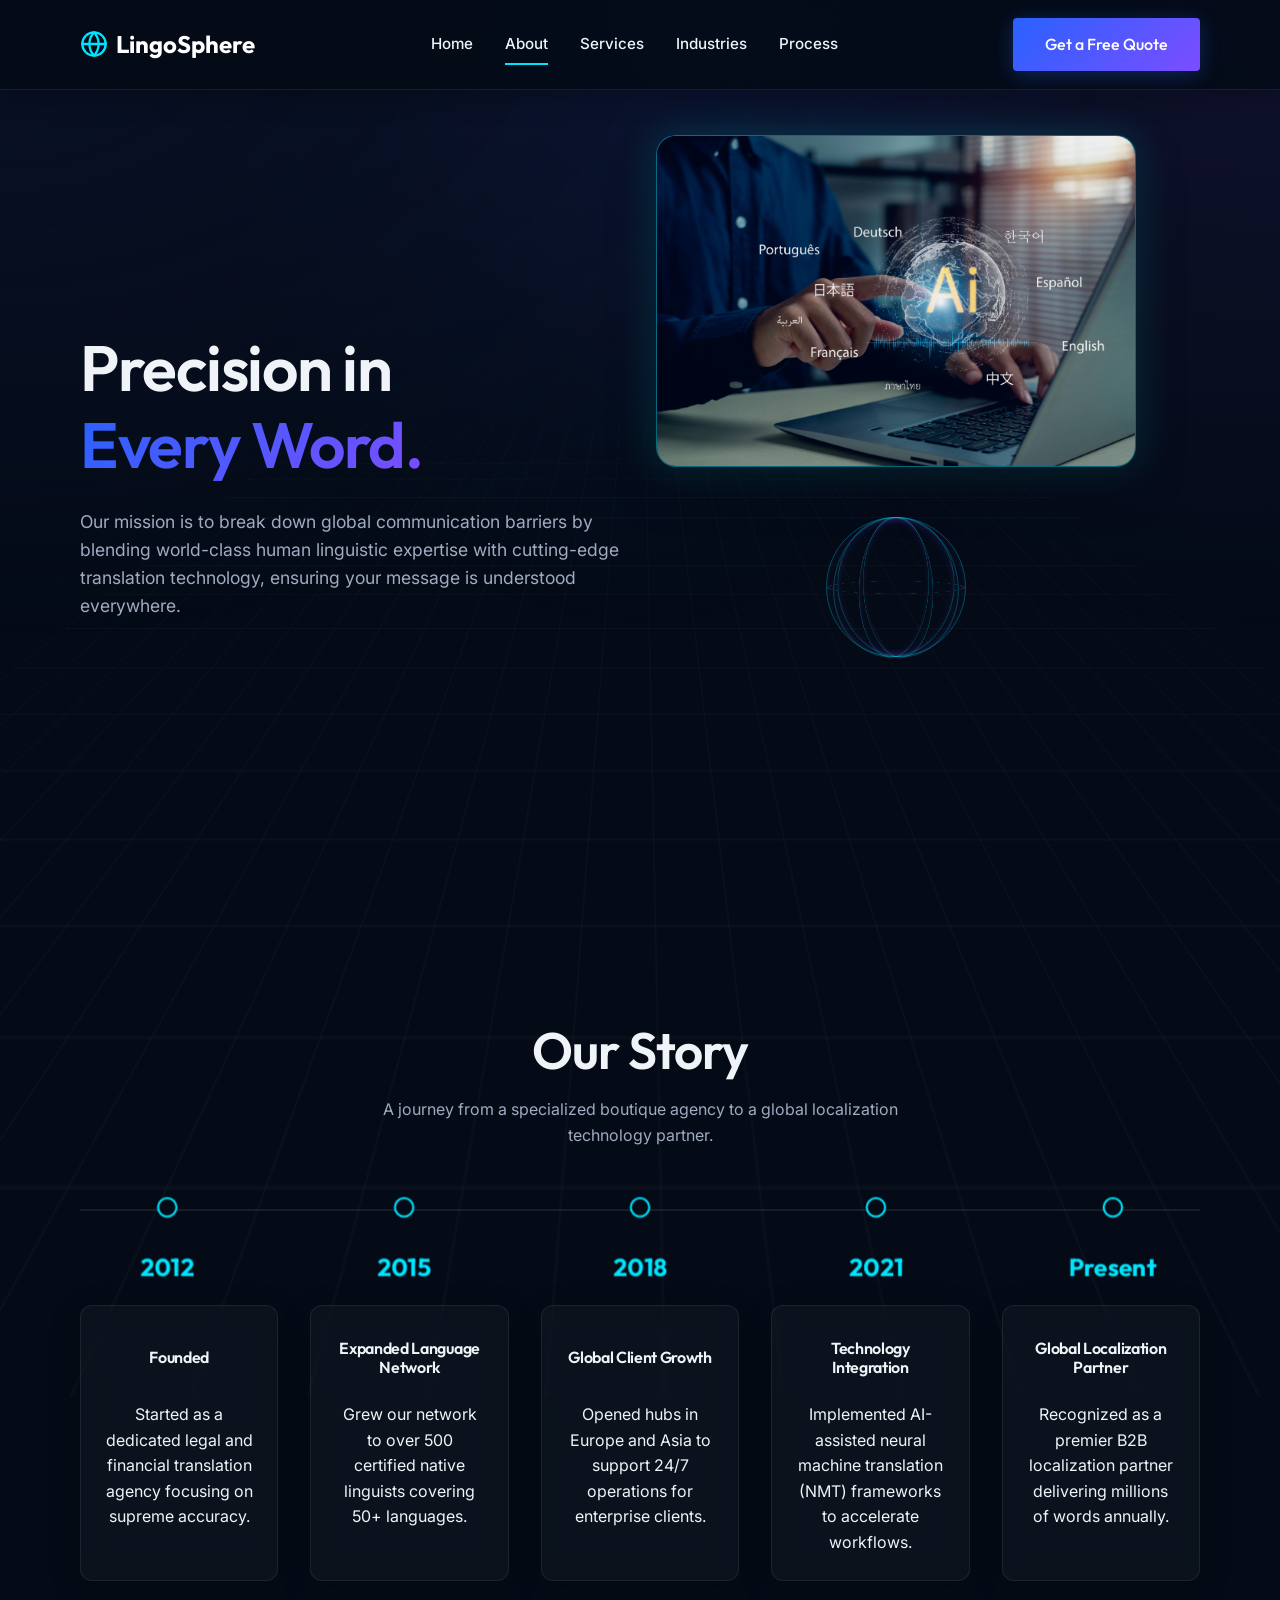
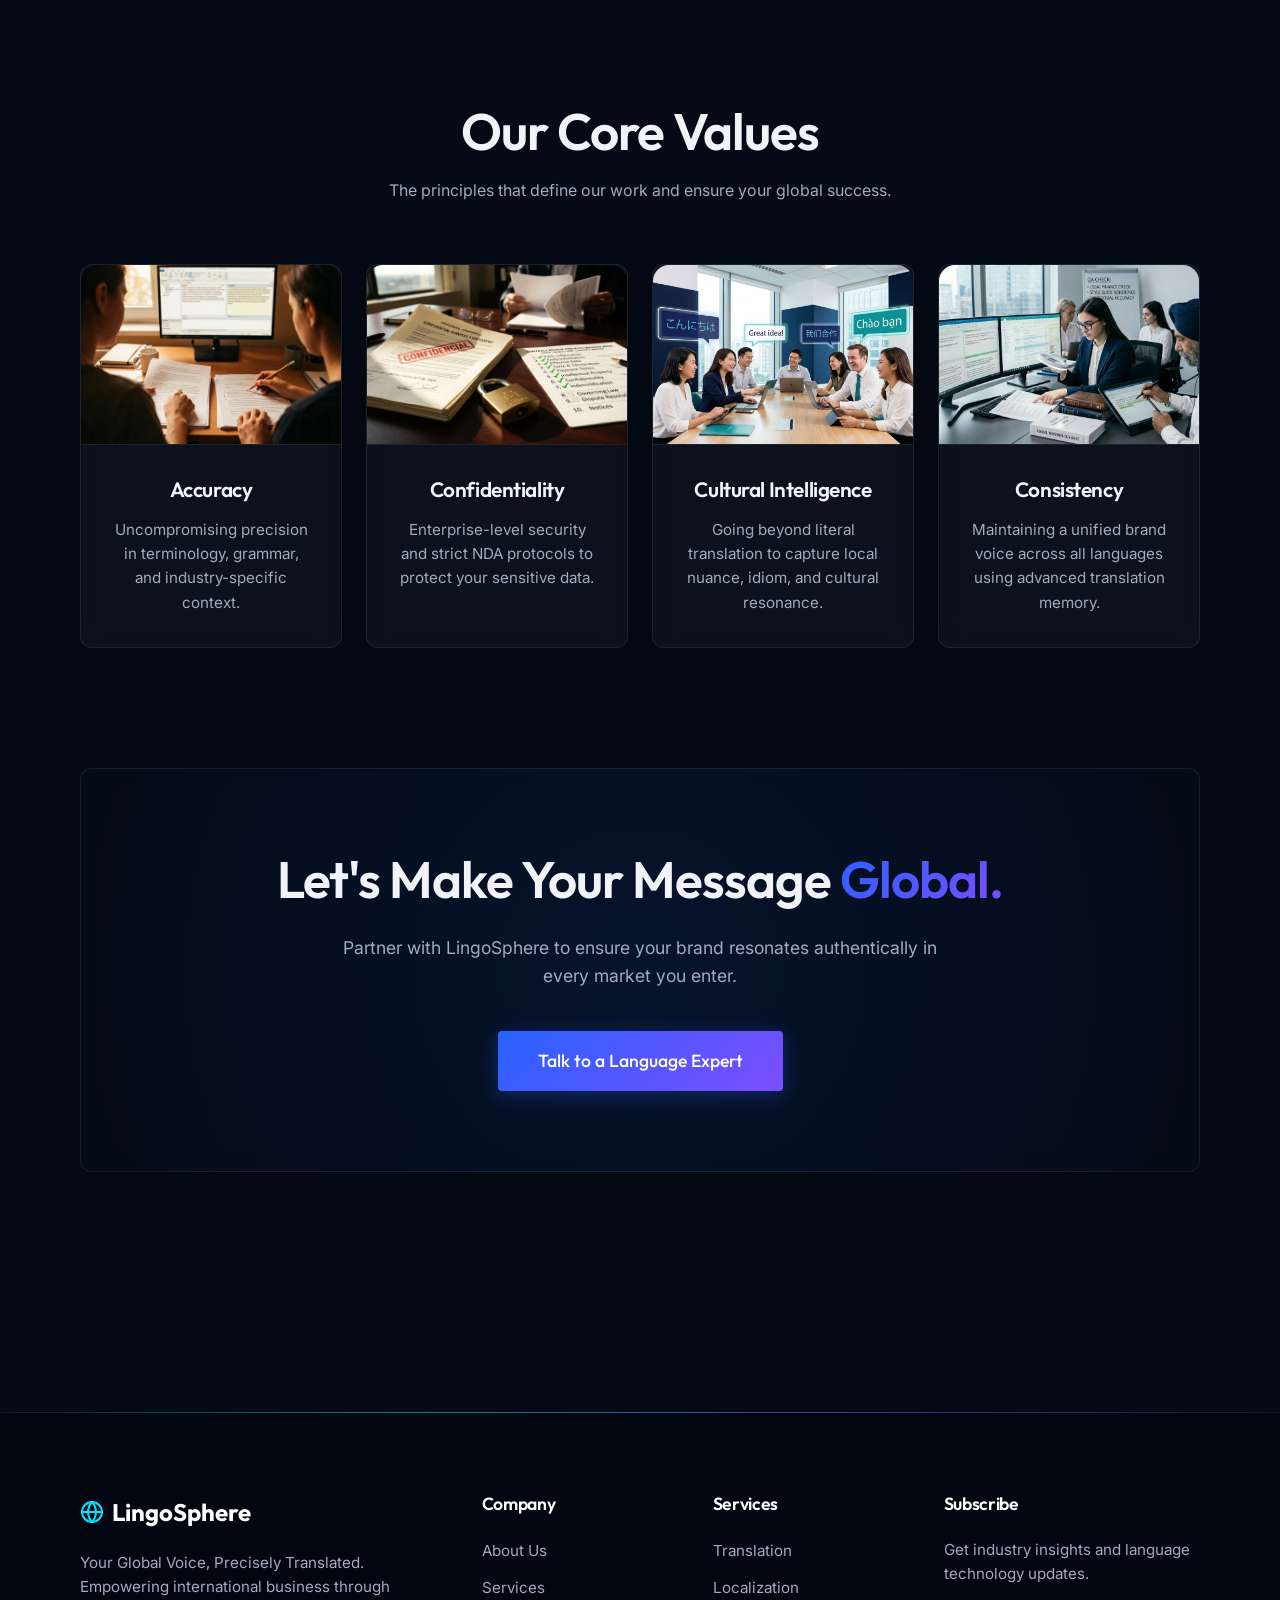
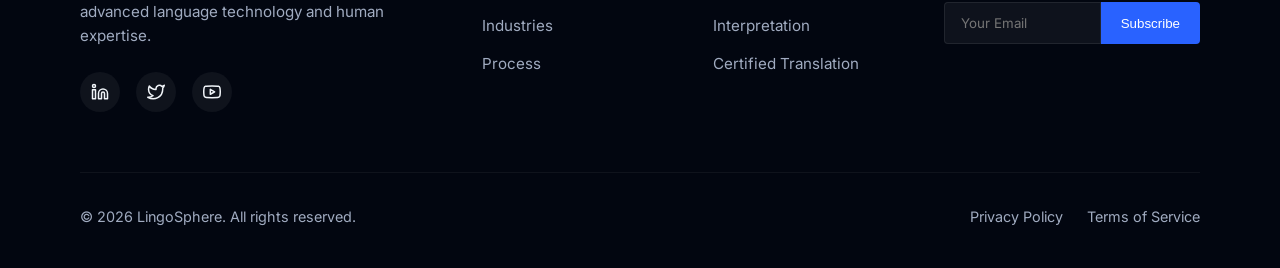
==== commit 19b12ec1: "second commit" ====
--- a/about.html
+++ b/about.html
@@ -1,16 +1,30 @@
 <!DOCTYPE html>
 <html lang="en">
+
 <head>
   <meta charset="UTF-8">
   <meta name="viewport" content="width=device-width, initial-scale=1.0">
   <title>About Us | LingoSphere - Translation &amp; Localization Services</title>
-  <meta name="description" content="Learn about LingoSphere's mission, story, and values as a leading global language technology company.">
+  <meta name="description"
+    content="Learn about LingoSphere's mission, story, and values as a leading global language technology company.">
   <meta name="theme-color" content="#040B16">
-  
+
   <link rel="stylesheet" href="assets/css/style.css?v=2">
+  <link rel="icon" href="assets/favicon.svg" type="image/svg+xml">
+  <style>
+    /* High contrast navbar for subpages */
+    .site-header {
+      background: rgba(4, 11, 22, 0.85) !important;
+      backdrop-filter: blur(16px) !important;
+      -webkit-backdrop-filter: blur(16px) !important;
+      border-bottom: 1px solid rgba(255, 255, 255, 0.08) !important;
+      box-shadow: 0 4px 30px rgba(0, 0, 0, 0.3) !important;
+    }
+  </style>
 </head>
+
 <body>
-  
+
   <div class="bg-mesh"></div>
   <div class="bg-grid"></div>
   <div class="custom-cursor"></div>
@@ -19,7 +33,12 @@
   <header class="site-header">
     <div class="container-custom navbar">
       <a href="index.html" class="logo">
-        <svg class="logo-icon" xmlns="http://www.w3.org/2000/svg" width="28" height="28" viewBox="0 0 24 24" fill="none" stroke="currentColor" stroke-width="2" stroke-linecap="round" stroke-linejoin="round"><circle cx="12" cy="12" r="10"></circle><line x1="2" y1="12" x2="22" y2="12"></line><path d="M12 2a15.3 15.3 0 0 1 4 10 15.3 15.3 0 0 1-4 10 15.3 15.3 0 0 1-4-10 15.3 15.3 0 0 1 4-10z"></path></svg>
+        <svg class="logo-icon" xmlns="http://www.w3.org/2000/svg" width="28" height="28" viewBox="0 0 24 24" fill="none"
+          stroke="currentColor" stroke-width="2" stroke-linecap="round" stroke-linejoin="round">
+          <circle cx="12" cy="12" r="10"></circle>
+          <line x1="2" y1="12" x2="22" y2="12"></line>
+          <path d="M12 2a15.3 15.3 0 0 1 4 10 15.3 15.3 0 0 1-4 10 15.3 15.3 0 0 1-4-10 15.3 15.3 0 0 1 4-10z"></path>
+        </svg>
         LingoSphere
       </a>
 
@@ -30,7 +49,7 @@
         <a href="industries.html">Industries</a>
         <a href="process.html">Process</a>
         <div class="nav-cta-mobile" style="display:none;">
-            <a href="contact.html" class="btn-primary">Get a Free Quote</a>
+          <a href="contact.html" class="btn-primary">Get a Free Quote</a>
         </div>
       </nav>
 
@@ -39,7 +58,12 @@
       </div>
 
       <button class="mobile-toggle" aria-label="Toggle menu">
-        <svg xmlns="http://www.w3.org/2000/svg" width="24" height="24" viewBox="0 0 24 24" fill="none" stroke="currentColor" stroke-width="2" stroke-linecap="round" stroke-linejoin="round"><line x1="3" y1="12" x2="21" y2="12"></line><line x1="3" y1="6" x2="21" y2="6"></line><line x1="3" y1="18" x2="21" y2="18"></line></svg>
+        <svg xmlns="http://www.w3.org/2000/svg" width="24" height="24" viewBox="0 0 24 24" fill="none"
+          stroke="currentColor" stroke-width="2" stroke-linecap="round" stroke-linejoin="round">
+          <line x1="3" y1="12" x2="21" y2="12"></line>
+          <line x1="3" y1="6" x2="21" y2="6"></line>
+          <line x1="3" y1="18" x2="21" y2="18"></line>
+        </svg>
       </button>
     </div>
   </header>
@@ -49,45 +73,69 @@
     <section class="hero-section container-custom">
       <div class="hero-content reveal">
         <h1 style="margin-bottom: 24px;">Precision in <br><span class="text-gradient">Every Word.</span></h1>
-        <p style="font-size: 1.1rem; color: var(--text-muted); margin-bottom: 40px; max-width: 540px;">Our mission is to break down global communication barriers by blending world-class human linguistic expertise with cutting-edge translation technology, ensuring your message is understood everywhere.</p>
-      </div>
-      <div class="hero-visual reveal-right" style="transition-delay: 0.2s; top: 15%; right: 5%; transform: none; display: flex; flex-direction: column; align-items: center; justify-content: flex-start;">
-        <div class="hero-image-wrapper" style="position: relative; width: 90%; max-width: 480px; border-radius: 20px; border: 1px solid rgba(0, 229, 255, 0.4); box-shadow: 0 20px 50px rgba(0, 0, 0, 0.3), 0 0 40px rgba(0, 229, 255, 0.2); overflow: hidden; background: var(--glass-bg); backdrop-filter: blur(10px); transition: transform 0.5s ease, box-shadow 0.5s ease;">
-          <img src="assets/images/about hero.png" alt="About LingoSphere" style="width: 100%; height: auto; object-fit: cover; opacity: 0.95; display: block;">
-          <div class="hero-image-sweep" style="position: absolute; top: 0; left: -100%; width: 50%; height: 100%; background: linear-gradient(to right, transparent, rgba(255,255,255,0.4), transparent); transform: skewX(-25deg); animation: lightSweep 6s infinite; pointer-events: none;"></div>
-        </div>
-        
+        <p style="font-size: 1.1rem; color: var(--text-muted); margin-bottom: 40px; max-width: 540px;">Our mission is to
+          break down global communication barriers by blending world-class human linguistic expertise with cutting-edge
+          translation technology, ensuring your message is understood everywhere.</p>
+      </div>
+      <div class="hero-visual reveal-right"
+        style="transition-delay: 0.2s; top: 15%; right: 5%; transform: none; display: flex; flex-direction: column; align-items: center; justify-content: flex-start;">
+        <div class="hero-image-wrapper"
+          style="position: relative; width: 90%; max-width: 480px; border-radius: 20px; border: 1px solid rgba(0, 229, 255, 0.4); box-shadow: 0 20px 50px rgba(0, 0, 0, 0.3), 0 0 40px rgba(0, 229, 255, 0.2); overflow: hidden; background: var(--glass-bg); backdrop-filter: blur(10px); transition: transform 0.5s ease, box-shadow 0.5s ease;">
+          <img src="assets/images/about hero.png" alt="About LingoSphere"
+            style="width: 100%; height: auto; object-fit: cover; opacity: 0.95; display: block;">
+          <div class="hero-image-sweep"
+            style="position: absolute; top: 0; left: -100%; width: 50%; height: 100%; background: linear-gradient(to right, transparent, rgba(255,255,255,0.4), transparent); transform: skewX(-25deg); animation: lightSweep 6s infinite; pointer-events: none;">
+          </div>
+        </div>
+
         <!-- 3D Animation Below Image -->
-        <div class="globe-3d" style="margin-top: 50px; position: relative; width: 140px; height: 140px; transform-style: preserve-3d; animation: spinGlobe 15s linear infinite;">
-            <div class="globe-ring" style="transform: rotateY(0deg);"></div>
-            <div class="globe-ring" style="transform: rotateY(30deg);"></div>
-            <div class="globe-ring" style="transform: rotateY(60deg);"></div>
-            <div class="globe-ring" style="transform: rotateY(90deg);"></div>
-            <div class="globe-ring" style="transform: rotateY(120deg);"></div>
-            <div class="globe-ring" style="transform: rotateY(150deg);"></div>
-            <div class="globe-ring" style="transform: rotateX(90deg) scale(0.98);"></div>
+        <div class="globe-3d"
+          style="margin-top: 50px; position: relative; width: 140px; height: 140px; transform-style: preserve-3d; animation: spinGlobe 15s linear infinite;">
+          <div class="globe-ring" style="transform: rotateY(0deg);"></div>
+          <div class="globe-ring" style="transform: rotateY(30deg);"></div>
+          <div class="globe-ring" style="transform: rotateY(60deg);"></div>
+          <div class="globe-ring" style="transform: rotateY(90deg);"></div>
+          <div class="globe-ring" style="transform: rotateY(120deg);"></div>
+          <div class="globe-ring" style="transform: rotateY(150deg);"></div>
+          <div class="globe-ring" style="transform: rotateX(90deg) scale(0.98);"></div>
         </div>
       </div>
       <style>
-          @keyframes lightSweep { 0% { left: -100%; } 20%, 100% { left: 200%; } }
-          .hero-image-wrapper:hover {
-              transform: scale(1.03) translateY(-5px);
-              box-shadow: 0 30px 60px rgba(0, 0, 0, 0.4), 0 0 60px rgba(0, 229, 255, 0.4) !important;
-              border-color: rgba(0, 229, 255, 0.8) !important;
-          }
-          
-          .globe-ring {
-              position: absolute;
-              width: 100%;
-              height: 100%;
-              border-radius: 50%;
-              border: 1px solid rgba(0, 229, 255, 0.3);
-              box-shadow: 0 0 10px rgba(124, 77, 255, 0.1) inset;
-          }
-          @keyframes spinGlobe {
-              0% { transform: rotateX(15deg) rotateY(0deg); }
-              100% { transform: rotateX(15deg) rotateY(360deg); }
-          }
+        @keyframes lightSweep {
+          0% {
+            left: -100%;
+          }
+
+          20%,
+          100% {
+            left: 200%;
+          }
+        }
+
+        .hero-image-wrapper:hover {
+          transform: scale(1.03) translateY(-5px);
+          box-shadow: 0 30px 60px rgba(0, 0, 0, 0.4), 0 0 60px rgba(0, 229, 255, 0.4) !important;
+          border-color: rgba(0, 229, 255, 0.8) !important;
+        }
+
+        .globe-ring {
+          position: absolute;
+          width: 100%;
+          height: 100%;
+          border-radius: 50%;
+          border: 1px solid rgba(0, 229, 255, 0.3);
+          box-shadow: 0 0 10px rgba(124, 77, 255, 0.1) inset;
+        }
+
+        @keyframes spinGlobe {
+          0% {
+            transform: rotateX(15deg) rotateY(0deg);
+          }
+
+          100% {
+            transform: rotateX(15deg) rotateY(360deg);
+          }
+        }
       </style>
     </section>
 
@@ -107,7 +155,7 @@
             <p>Started as a dedicated legal and financial translation agency focusing on supreme accuracy.</p>
           </div>
         </div>
-        
+
         <div class="story-item">
           <div class="story-year">2015</div>
           <div class="story-content glass-panel">
@@ -115,7 +163,7 @@
             <p>Grew our network to over 500 certified native linguists covering 50+ languages.</p>
           </div>
         </div>
-        
+
         <div class="story-item">
           <div class="story-year">2018</div>
           <div class="story-content glass-panel">
@@ -123,7 +171,7 @@
             <p>Opened hubs in Europe and Asia to support 24/7 operations for enterprise clients.</p>
           </div>
         </div>
-        
+
         <div class="story-item">
           <div class="story-year">2021</div>
           <div class="story-content glass-panel">
@@ -131,7 +179,7 @@
             <p>Implemented AI-assisted neural machine translation (NMT) frameworks to accelerate workflows.</p>
           </div>
         </div>
-        
+
         <div class="story-item">
           <div class="story-year">Present</div>
           <div class="story-content glass-panel">
@@ -142,39 +190,149 @@
       </div>
 
       <style>
-        .story-timeline { display: flex; flex-direction: column; gap: 32px; position: relative; padding-left: 20px; border-left: 2px solid var(--glass-border); margin: 0 auto; max-width: 800px; perspective: 1200px; }
-        .story-item { position: relative; display: flex; flex-direction: column; gap: 16px; transform-style: preserve-3d; }
-        
+        .story-timeline {
+          display: flex;
+          flex-direction: column;
+          gap: 32px;
+          position: relative;
+          padding-left: 20px;
+          border-left: 2px solid var(--glass-border);
+          margin: 0 auto;
+          max-width: 800px;
+          perspective: 1200px;
+        }
+
+        .story-item {
+          position: relative;
+          display: flex;
+          flex-direction: column;
+          gap: 16px;
+          transform-style: preserve-3d;
+        }
+
         @keyframes float3D {
-            0% { transform: translateY(0) translateZ(0) rotateX(0deg) rotateY(0deg); }
-            50% { transform: translateY(-8px) translateZ(10px) rotateX(2deg) rotateY(-2deg); }
-            100% { transform: translateY(0) translateZ(0) rotateX(0deg) rotateY(0deg); }
-        }
-        
-        .story-year { color: var(--accent-cyan); font-family: var(--font-heading); font-weight: 700; font-size: 1.5rem; position: relative; transform: translateZ(30px); }
-        .story-year::before { content: ''; position: absolute; left: -29px; top: 8px; width: 16px; height: 16px; border-radius: 50%; background: var(--bg-deep-navy); border: 2px solid var(--accent-cyan); z-index: 2; animation: pulseTimeline 2s infinite; }
-        
+          0% {
+            transform: translateY(0) translateZ(0) rotateX(0deg) rotateY(0deg);
+          }
+
+          50% {
+            transform: translateY(-8px) translateZ(10px) rotateX(2deg) rotateY(-2deg);
+          }
+
+          100% {
+            transform: translateY(0) translateZ(0) rotateX(0deg) rotateY(0deg);
+          }
+        }
+
+        .story-year {
+          color: var(--accent-cyan);
+          font-family: var(--font-heading);
+          font-weight: 700;
+          font-size: 1.5rem;
+          position: relative;
+          transform: translateZ(30px);
+          text-align: center;
+        }
+
+        .story-year::before {
+          content: '';
+          position: absolute;
+          left: -29px;
+          top: 8px;
+          width: 16px;
+          height: 16px;
+          border-radius: 50%;
+          background: var(--bg-deep-navy);
+          border: 2px solid var(--accent-cyan);
+          z-index: 2;
+          animation: pulseTimeline 2s infinite;
+        }
+
         @keyframes pulseTimeline {
-            0% { box-shadow: 0 0 10px var(--accent-cyan), 0 0 0 0 rgba(0, 229, 255, 0.4); }
-            70% { box-shadow: 0 0 15px var(--accent-cyan), 0 0 0 15px rgba(0, 229, 255, 0); }
-            100% { box-shadow: 0 0 10px var(--accent-cyan), 0 0 0 0 rgba(0, 229, 255, 0); }
-        }
-
-        .story-content { padding: 24px; transition: all 0.5s cubic-bezier(0.2, 0.8, 0.2, 1); height: 100%; display: flex; flex-direction: column; animation: float3D 6s ease-in-out infinite; transform-style: preserve-3d; position: relative; }
-        .story-content h4 { min-height: 3.5rem; display: flex; align-items: center; justify-content: center; margin-top: 0; margin-bottom: 16px; }
-        
-        .story-item:nth-child(1) .story-content { animation-delay: 0s; }
-        .story-item:nth-child(2) .story-content { animation-delay: -1.5s; }
-        .story-item:nth-child(3) .story-content { animation-delay: -3s; }
-        .story-item:nth-child(4) .story-content { animation-delay: -4.5s; }
-        .story-item:nth-child(5) .story-content { animation-delay: -1s; }
-
-        .story-content:hover { transform: translateZ(40px) scale(1.05) rotateX(-5deg); border-color: var(--accent-cyan); box-shadow: 0 20px 40px rgba(0,0,0,0.4), 0 0 30px rgba(0, 229, 255, 0.2) !important; z-index: 10; animation-play-state: paused; }
-        
-        @media (min-width: 768px) {
-            .story-timeline { flex-direction: row; border-left: none; border-top: 2px solid var(--glass-border); padding-left: 0; padding-top: 40px; max-width: 100%; margin-top: 60px; }
-            .story-item { flex: 1; align-items: center; text-align: center; }
-            .story-year::before { left: 50%; top: -49px; transform: translateX(-50%); }
+          0% {
+            box-shadow: 0 0 10px var(--accent-cyan), 0 0 0 0 rgba(0, 229, 255, 0.4);
+          }
+
+          70% {
+            box-shadow: 0 0 15px var(--accent-cyan), 0 0 0 15px rgba(0, 229, 255, 0);
+          }
+
+          100% {
+            box-shadow: 0 0 10px var(--accent-cyan), 0 0 0 0 rgba(0, 229, 255, 0);
+          }
+        }
+
+        .story-content {
+          padding: 24px;
+          transition: all 0.5s cubic-bezier(0.2, 0.8, 0.2, 1);
+          height: 100%;
+          display: flex;
+          flex-direction: column;
+          animation: float3D 6s ease-in-out infinite;
+          transform-style: preserve-3d;
+          position: relative;
+          text-align: center;
+        }
+
+        .story-content h4 {
+          min-height: 3.5rem;
+          display: flex;
+          align-items: center;
+          justify-content: center;
+          margin-top: 0;
+          margin-bottom: 16px;
+        }
+
+        .story-item:nth-child(1) .story-content {
+          animation-delay: 0s;
+        }
+
+        .story-item:nth-child(2) .story-content {
+          animation-delay: -1.5s;
+        }
+
+        .story-item:nth-child(3) .story-content {
+          animation-delay: -3s;
+        }
+
+        .story-item:nth-child(4) .story-content {
+          animation-delay: -4.5s;
+        }
+
+        .story-item:nth-child(5) .story-content {
+          animation-delay: -1s;
+        }
+
+        .story-content:hover {
+          transform: translateZ(40px) scale(1.05) rotateX(-5deg);
+          border-color: var(--accent-cyan);
+          box-shadow: 0 20px 40px rgba(0, 0, 0, 0.4), 0 0 30px rgba(0, 229, 255, 0.2) !important;
+          z-index: 10;
+          animation-play-state: paused;
+        }
+
+        @media (min-width: 1025px) {
+          .story-timeline {
+            flex-direction: row;
+            border-left: none;
+            border-top: 2px solid var(--glass-border);
+            padding-left: 0;
+            padding-top: 40px;
+            max-width: 100%;
+            margin-top: 60px;
+          }
+
+          .story-item {
+            flex: 1;
+            align-items: center;
+            text-align: center;
+          }
+
+          .story-year::before {
+            left: 50%;
+            top: -49px;
+            transform: translateX(-50%);
+          }
         }
       </style>
     </section>
@@ -185,61 +343,133 @@
         <h2>Our Core Values</h2>
         <p>The principles that define our work and ensure your global success.</p>
       </div>
-
-      <div class="grid-4" style="align-items: stretch;">
+      <style>
+        @media (max-width: 1024px) {
+          .values-grid {
+            grid-template-columns: repeat(2, 1fr) !important;
+          }
+        }
+      </style>
+      <div class="grid-4 values-grid" style="align-items: stretch;">
         <!-- Value 1 -->
-        <div class="value-block glass-panel reveal" style="padding: 0; height: 100%; display: flex; flex-direction: column; transition-delay: 0.1s;">
-          <img src="assets/images/Accuracy.png" alt="Accuracy" style="width: 100%; height: 180px; object-fit: cover; border-radius: 16px 16px 0 0; border-bottom: 1px solid var(--glass-border);">
-          <div style="padding: 32px; display: flex; flex-direction: column; align-items: center; flex-grow: 1; text-align: center;">
+        <div class="value-block glass-panel reveal"
+          style="padding: 0; height: 100%; display: flex; flex-direction: column; transition-delay: 0.1s;">
+          <img src="assets/images/Accuracy.png" alt="Accuracy"
+            style="width: 100%; height: 180px; object-fit: cover; border-radius: 16px 16px 0 0; border-bottom: 1px solid var(--glass-border);">
+          <div
+            style="padding: 32px; display: flex; flex-direction: column; align-items: center; flex-grow: 1; text-align: center;">
             <h3 style="margin-bottom: 16px; font-size: 1.3rem;">Accuracy</h3>
-            <p style="color: var(--text-muted); font-size: 0.95rem;">Uncompromising precision in terminology, grammar, and industry-specific context.</p>
-          </div>
-        </div>
-        
+            <p style="color: var(--text-muted); font-size: 0.95rem;">Uncompromising precision in terminology, grammar,
+              and industry-specific context.</p>
+          </div>
+        </div>
+
         <!-- Value 2 -->
-        <div class="value-block glass-panel reveal" style="padding: 0; height: 100%; display: flex; flex-direction: column; transition-delay: 0.2s;">
-          <img src="assets/images/Confidentiality.png" alt="Confidentiality" style="width: 100%; height: 180px; object-fit: cover; border-radius: 16px 16px 0 0; border-bottom: 1px solid var(--glass-border);">
-          <div style="padding: 32px; display: flex; flex-direction: column; align-items: center; flex-grow: 1; text-align: center;">
+        <div class="value-block glass-panel reveal"
+          style="padding: 0; height: 100%; display: flex; flex-direction: column; transition-delay: 0.2s;">
+          <img src="assets/images/Confidentiality.png" alt="Confidentiality"
+            style="width: 100%; height: 180px; object-fit: cover; border-radius: 16px 16px 0 0; border-bottom: 1px solid var(--glass-border);">
+          <div
+            style="padding: 32px; display: flex; flex-direction: column; align-items: center; flex-grow: 1; text-align: center;">
             <h3 style="margin-bottom: 16px; font-size: 1.3rem;">Confidentiality</h3>
-            <p style="color: var(--text-muted); font-size: 0.95rem;">Enterprise-level security and strict NDA protocols to protect your sensitive data.</p>
-          </div>
-        </div>
-        
+            <p style="color: var(--text-muted); font-size: 0.95rem;">Enterprise-level security and strict NDA protocols
+              to protect your sensitive data.</p>
+          </div>
+        </div>
+
         <!-- Value 3 -->
-        <div class="value-block glass-panel reveal" style="padding: 0; height: 100%; display: flex; flex-direction: column; transition-delay: 0.3s;">
-          <img src="assets/images/Cultural Intelligence.png" alt="Cultural Intelligence" style="width: 100%; height: 180px; object-fit: cover; border-radius: 16px 16px 0 0; border-bottom: 1px solid var(--glass-border);">
-          <div style="padding: 32px; display: flex; flex-direction: column; align-items: center; flex-grow: 1; text-align: center;">
+        <div class="value-block glass-panel reveal"
+          style="padding: 0; height: 100%; display: flex; flex-direction: column; transition-delay: 0.3s;">
+          <img src="assets/images/Cultural Intelligence.png" alt="Cultural Intelligence"
+            style="width: 100%; height: 180px; object-fit: cover; border-radius: 16px 16px 0 0; border-bottom: 1px solid var(--glass-border);">
+          <div
+            style="padding: 32px; display: flex; flex-direction: column; align-items: center; flex-grow: 1; text-align: center;">
             <h3 style="margin-bottom: 16px; font-size: 1.3rem;">Cultural Intelligence</h3>
-            <p style="color: var(--text-muted); font-size: 0.95rem;">Going beyond literal translation to capture local nuance, idiom, and cultural resonance.</p>
-          </div>
-        </div>
-        
+            <p style="color: var(--text-muted); font-size: 0.95rem;">Going beyond literal translation to capture local
+              nuance, idiom, and cultural resonance.</p>
+          </div>
+        </div>
+
         <!-- Value 4 -->
-        <div class="value-block glass-panel reveal" style="padding: 0; height: 100%; display: flex; flex-direction: column; transition-delay: 0.4s;">
-          <img src="assets/images/Consistency.png" alt="Consistency" style="width: 100%; height: 180px; object-fit: cover; border-radius: 16px 16px 0 0; border-bottom: 1px solid var(--glass-border);">
-          <div style="padding: 32px; display: flex; flex-direction: column; align-items: center; flex-grow: 1; text-align: center;">
+        <div class="value-block glass-panel reveal"
+          style="padding: 0; height: 100%; display: flex; flex-direction: column; transition-delay: 0.4s;">
+          <img src="assets/images/Consistency.png" alt="Consistency"
+            style="width: 100%; height: 180px; object-fit: cover; border-radius: 16px 16px 0 0; border-bottom: 1px solid var(--glass-border);">
+          <div
+            style="padding: 32px; display: flex; flex-direction: column; align-items: center; flex-grow: 1; text-align: center;">
             <h3 style="margin-bottom: 16px; font-size: 1.3rem;">Consistency</h3>
-            <p style="color: var(--text-muted); font-size: 0.95rem;">Maintaining a unified brand voice across all languages using advanced translation memory.</p>
-          </div>
-        </div>
-      </div>
-      
+            <p style="color: var(--text-muted); font-size: 0.95rem;">Maintaining a unified brand voice across all
+              languages using advanced translation memory.</p>
+          </div>
+        </div>
+      </div>
+
       <style>
-        .value-block { transition: var(--transition-smooth); }
-        .value-block:hover { transform: translateY(-10px); border-color: var(--glass-highlight); background: rgba(255,255,255,0.05); }
-        @keyframes pulseIcon { 0%, 100% { transform: scale(1); opacity: 1; } 50% { transform: scale(1.1); opacity: 0.8; } }
-        @keyframes floatIcon { 0%, 100% { transform: translateY(0); } 50% { transform: translateY(-10px); } }
-        @keyframes spinIcon { 100% { transform: rotate(360deg); } }
-        @keyframes bounceIcon { 0%, 100% { transform: translateY(0); } 50% { transform: translateY(-8px); } }
+        .value-block {
+          transition: var(--transition-smooth);
+        }
+
+        .value-block:hover {
+          transform: translateY(-10px);
+          border-color: var(--glass-highlight);
+          background: rgba(255, 255, 255, 0.05);
+        }
+
+        @keyframes pulseIcon {
+
+          0%,
+          100% {
+            transform: scale(1);
+            opacity: 1;
+          }
+
+          50% {
+            transform: scale(1.1);
+            opacity: 0.8;
+          }
+        }
+
+        @keyframes floatIcon {
+
+          0%,
+          100% {
+            transform: translateY(0);
+          }
+
+          50% {
+            transform: translateY(-10px);
+          }
+        }
+
+        @keyframes spinIcon {
+          100% {
+            transform: rotate(360deg);
+          }
+        }
+
+        @keyframes bounceIcon {
+
+          0%,
+          100% {
+            transform: translateY(0);
+          }
+
+          50% {
+            transform: translateY(-8px);
+          }
+        }
       </style>
     </section>
 
     <!-- Section 4 - CTA -->
     <section class="container-custom" style="padding-bottom: 120px;">
-      <div class="glass-panel reveal" style="padding: 80px 40px; text-align: center; background: radial-gradient(circle at center, rgba(41, 98, 255, 0.1), rgba(4, 11, 22, 0.8));">
+      <div class="glass-panel reveal"
+        style="padding: 80px 40px; text-align: center; background: radial-gradient(circle at center, rgba(41, 98, 255, 0.1), rgba(4, 11, 22, 0.8));">
         <h2 style="margin-bottom: 24px;">Let's Make Your Message <span class="text-gradient">Global.</span></h2>
-        <p style="color: var(--text-muted); margin: 0 auto 40px; max-width: 600px; font-size: 1.1rem;">Partner with LingoSphere to ensure your brand resonates authentically in every market you enter.</p>
-        <a href="contact.html" class="btn-primary" style="font-size: 1.1rem; padding: 16px 40px;">Talk to a Language Expert</a>
+        <p style="color: var(--text-muted); margin: 0 auto 40px; max-width: 600px; font-size: 1.1rem;">Partner with
+          LingoSphere to ensure your brand resonates authentically in every market you enter.</p>
+        <a href="contact.html" class="btn-primary" style="font-size: 1.1rem; padding: 16px 40px;">Talk to a Language
+          Expert</a>
       </div>
     </section>
   </main>
@@ -250,17 +480,43 @@
       <div class="footer-grid">
         <div class="footer-col">
           <a href="index.html" class="logo" style="margin-bottom: 20px;">
-            <svg class="logo-icon" xmlns="http://www.w3.org/2000/svg" width="24" height="24" viewBox="0 0 24 24" fill="none" stroke="currentColor" stroke-width="2" stroke-linecap="round" stroke-linejoin="round"><circle cx="12" cy="12" r="10"></circle><line x1="2" y1="12" x2="22" y2="12"></line><path d="M12 2a15.3 15.3 0 0 1 4 10 15.3 15.3 0 0 1-4 10 15.3 15.3 0 0 1-4-10 15.3 15.3 0 0 1 4-10z"></path></svg>
+            <svg class="logo-icon" xmlns="http://www.w3.org/2000/svg" width="24" height="24" viewBox="0 0 24 24"
+              fill="none" stroke="currentColor" stroke-width="2" stroke-linecap="round" stroke-linejoin="round">
+              <circle cx="12" cy="12" r="10"></circle>
+              <line x1="2" y1="12" x2="22" y2="12"></line>
+              <path d="M12 2a15.3 15.3 0 0 1 4 10 15.3 15.3 0 0 1-4 10 15.3 15.3 0 0 1-4-10 15.3 15.3 0 0 1 4-10z">
+              </path>
+            </svg>
             LingoSphere
           </a>
-          <p style="color: var(--text-muted); font-size: 0.95rem; margin-bottom: 24px;">Your Global Voice, Precisely Translated. Empowering international business through advanced language technology and human expertise.</p>
+          <p style="color: var(--text-muted); font-size: 0.95rem; margin-bottom: 24px;">Your Global Voice, Precisely
+            Translated. Empowering international business through advanced language technology and human expertise.</p>
           <div class="social-links">
-            <a href="#" aria-label="LinkedIn"><svg xmlns="http://www.w3.org/2000/svg" width="18" height="18" viewBox="0 0 24 24" fill="none" stroke="currentColor" stroke-width="2" stroke-linecap="round" stroke-linejoin="round"><path d="M16 8a6 6 0 0 1 6 6v7h-4v-7a2 2 0 0 0-2-2 2 2 0 0 0-2 2v7h-4v-7a6 6 0 0 1 6-6z"></path><rect x="2" y="9" width="4" height="12"></rect><circle cx="4" cy="4" r="2"></circle></svg></a>
-            <a href="#" aria-label="Twitter"><svg xmlns="http://www.w3.org/2000/svg" width="18" height="18" viewBox="0 0 24 24" fill="none" stroke="currentColor" stroke-width="2" stroke-linecap="round" stroke-linejoin="round"><path d="M23 3a10.9 10.9 0 0 1-3.14 1.53 4.48 4.48 0 0 0-7.86 3v1A10.66 10.66 0 0 1 3 4s-4 9 5 13a11.64 11.64 0 0 1-7 2c9 5 20 0 20-11.5a4.5 4.5 0 0 0-.08-.83A7.72 7.72 0 0 0 23 3z"></path></svg></a>
-            <a href="#" aria-label="YouTube"><svg xmlns="http://www.w3.org/2000/svg" width="18" height="18" viewBox="0 0 24 24" fill="none" stroke="currentColor" stroke-width="2" stroke-linecap="round" stroke-linejoin="round"><path d="M22.54 6.42a2.78 2.78 0 0 0-1.94-2C18.88 4 12 4 12 4s-6.88 0-8.6.46a2.78 2.78 0 0 0-1.94 2A29 29 0 0 0 1 11.75a29 29 0 0 0 .46 5.33 2.78 2.78 0 0 0 1.94 2c1.72.46 8.6.46 8.6.46s6.88 0 8.6-.46a2.78 2.78 0 0 0 1.94-2 29 29 0 0 0 .46-5.33 29 29 0 0 0-.46-5.33z"></path><polygon points="9.75 15.02 15.5 11.75 9.75 8.48 9.75 15.02"></polygon></svg></a>
-          </div>
-        </div>
-        
+            <a href="#" aria-label="LinkedIn"><svg xmlns="http://www.w3.org/2000/svg" width="18" height="18"
+                viewBox="0 0 24 24" fill="none" stroke="currentColor" stroke-width="2" stroke-linecap="round"
+                stroke-linejoin="round">
+                <path d="M16 8a6 6 0 0 1 6 6v7h-4v-7a2 2 0 0 0-2-2 2 2 0 0 0-2 2v7h-4v-7a6 6 0 0 1 6-6z"></path>
+                <rect x="2" y="9" width="4" height="12"></rect>
+                <circle cx="4" cy="4" r="2"></circle>
+              </svg></a>
+            <a href="#" aria-label="Twitter"><svg xmlns="http://www.w3.org/2000/svg" width="18" height="18"
+                viewBox="0 0 24 24" fill="none" stroke="currentColor" stroke-width="2" stroke-linecap="round"
+                stroke-linejoin="round">
+                <path
+                  d="M23 3a10.9 10.9 0 0 1-3.14 1.53 4.48 4.48 0 0 0-7.86 3v1A10.66 10.66 0 0 1 3 4s-4 9 5 13a11.64 11.64 0 0 1-7 2c9 5 20 0 20-11.5a4.5 4.5 0 0 0-.08-.83A7.72 7.72 0 0 0 23 3z">
+                </path>
+              </svg></a>
+            <a href="#" aria-label="YouTube"><svg xmlns="http://www.w3.org/2000/svg" width="18" height="18"
+                viewBox="0 0 24 24" fill="none" stroke="currentColor" stroke-width="2" stroke-linecap="round"
+                stroke-linejoin="round">
+                <path
+                  d="M22.54 6.42a2.78 2.78 0 0 0-1.94-2C18.88 4 12 4 12 4s-6.88 0-8.6.46a2.78 2.78 0 0 0-1.94 2A29 29 0 0 0 1 11.75a29 29 0 0 0 .46 5.33 2.78 2.78 0 0 0 1.94 2c1.72.46 8.6.46 8.6.46s6.88 0 8.6-.46a2.78 2.78 0 0 0 1.94-2 29 29 0 0 0 .46-5.33 29 29 0 0 0-.46-5.33z">
+                </path>
+                <polygon points="9.75 15.02 15.5 11.75 9.75 8.48 9.75 15.02"></polygon>
+              </svg></a>
+          </div>
+        </div>
+
         <div class="footer-col">
           <h4>Company</h4>
           <ul class="footer-links">
@@ -270,7 +526,7 @@
             <li><a href="process.html">Process</a></li>
           </ul>
         </div>
-        
+
         <div class="footer-col">
           <h4>Services</h4>
           <ul class="footer-links">
@@ -280,17 +536,18 @@
             <li><a href="services.html">Certified Translation</a></li>
           </ul>
         </div>
-        
+
         <div class="footer-col">
           <h4>Subscribe</h4>
-          <p style="color: var(--text-muted); font-size: 0.95rem;">Get industry insights and language technology updates.</p>
+          <p style="color: var(--text-muted); font-size: 0.95rem;">Get industry insights and language technology
+            updates.</p>
           <form class="newsletter-form" onsubmit="event.preventDefault(); alert('Subscribed!');">
             <input type="email" class="newsletter-input" placeholder="Your Email" required>
             <button type="submit" class="newsletter-btn">Subscribe</button>
           </form>
         </div>
       </div>
-      
+
       <div class="footer-bottom">
         <p style="color: var(--text-muted); font-size: 0.9rem;">&copy; 2026 LingoSphere. All rights reserved.</p>
         <div style="display: flex; gap: 24px;">
@@ -303,6 +560,7 @@
 
   <script src="assets/js/main.js"></script>
 </body>
+
 </html>
 
-<!-- Section 4 - Global Reach -->
+<!-- Section 4 - Global Reach -->
--- a/assets/css/style.css
+++ b/assets/css/style.css
@@ -12,33 +12,33 @@
   --bg-charcoal: #121826;
   --text-soft-white: #F0F4F8;
   --text-muted: #A0ABC0;
-  
+
   --accent-cyan: #00E5FF;
   --accent-royal-blue: #2962FF;
   --accent-violet: #7C4DFF;
   --accent-turquoise: #1DE9B6;
-  
+
   --glass-bg: rgba(var(--rgb-white), 0.03);
   --glass-border: rgba(var(--rgb-white), 0.08);
   --glass-highlight: rgba(var(--rgb-white), 0.15);
-  
+
   --gradient-primary: linear-gradient(135deg, var(--accent-royal-blue), var(--accent-violet));
   --gradient-glow: radial-gradient(circle at 50% 50%, rgba(0, 229, 255, 0.15), transparent 60%);
-  
+
   /* Typography */
   --font-heading: 'Outfit', sans-serif;
   --font-body: 'Inter', sans-serif;
-  
+
   /* Transitions */
   --transition-fast: 0.2s ease;
   --transition-smooth: 0.4s cubic-bezier(0.25, 1, 0.5, 1);
   --transition-cinematic: 0.8s cubic-bezier(0.22, 1, 0.36, 1);
-  
+
   /* Layout */
   --nav-height: 90px;
   --nav-height-scrolled: 70px;
   --section-padding: 120px 0;
-  
+
   /* 3D */
   --perspective: 1200px;
 }
@@ -95,16 +95,29 @@
 }
 
 /* Typography */
-h1, h2, h3, h4, h5, h6 {
+h1,
+h2,
+h3,
+h4,
+h5,
+h6 {
   font-family: var(--font-heading);
   font-weight: 600;
   line-height: 1.2;
   letter-spacing: -0.02em;
 }
 
-h1 { font-size: clamp(2.5rem, 5vw, 4.5rem); }
-h2 { font-size: clamp(2rem, 4vw, 3.5rem); }
-h3 { font-size: clamp(1.5rem, 3vw, 2.5rem); }
+h1 {
+  font-size: clamp(2.5rem, 5vw, 4.5rem);
+}
+
+h2 {
+  font-size: clamp(2rem, 4vw, 3.5rem);
+}
+
+h3 {
+  font-size: clamp(1.5rem, 3vw, 2.5rem);
+}
 
 .text-gradient {
   background: var(--gradient-primary);
@@ -128,9 +141,9 @@
   width: 100vw;
   height: 100vh;
   z-index: -2;
-  background-image: 
-    radial-gradient(at 0% 0%, rgba(10, 17, 40, 1) 0, transparent 50%), 
-    radial-gradient(at 50% 0%, rgba(41, 98, 255, 0.1) 0, transparent 50%), 
+  background-image:
+    radial-gradient(at 0% 0%, rgba(10, 17, 40, 1) 0, transparent 50%),
+    radial-gradient(at 50% 0%, rgba(41, 98, 255, 0.1) 0, transparent 50%),
     radial-gradient(at 100% 0%, rgba(124, 77, 255, 0.1) 0, transparent 50%);
 }
 
@@ -150,8 +163,13 @@
 }
 
 @keyframes gridMove {
-  0% { transform: perspective(500px) rotateX(60deg) translateY(0) translateZ(-200px); }
-  100% { transform: perspective(500px) rotateX(60deg) translateY(50px) translateZ(-200px); }
+  0% {
+    transform: perspective(500px) rotateX(60deg) translateY(0) translateZ(-200px);
+  }
+
+  100% {
+    transform: perspective(500px) rotateX(60deg) translateY(50px) translateZ(-200px);
+  }
 }
 
 /* Container */
@@ -163,11 +181,15 @@
 }
 
 @media (min-width: 768px) {
-  .container-custom { padding: 0 40px; }
+  .container-custom {
+    padding: 0 40px;
+  }
 }
 
 @media (min-width: 1280px) {
-  .container-custom { padding: 0 80px; }
+  .container-custom {
+    padding: 0 80px;
+  }
 }
 
 /* Buttons */
@@ -352,28 +374,28 @@
     gap: 40px;
     z-index: 1000;
   }
-  
+
   .nav-links.active {
     right: 0;
   }
-  
+
   .nav-links a {
     font-size: 1.5rem;
   }
-  
+
   .mobile-toggle {
     display: block;
   }
-  
+
   .nav-cta {
-    display: none !important; 
+    display: none !important;
   }
 
   .nav-cta-mobile[style] {
     display: block !important;
     margin-top: 20px;
   }
-  
+
   .nav-cta-mobile .btn-primary {
     font-size: 1.1rem;
     padding: 16px 40px;
@@ -414,6 +436,12 @@
   transform: translateX(0);
 }
 
+@media (min-width: 1025px) {
+  .hero-visual.reveal-right.active {
+    transform: translateY(-50%) translateX(0);
+  }
+}
+
 /* Section specific padding */
 main {
   display: flex;
@@ -454,21 +482,45 @@
 }
 
 @media (min-width: 768px) {
-  .grid-2 { grid-template-columns: repeat(2, 1fr); }
-  .grid-3 { grid-template-columns: repeat(2, 1fr); }
-  .grid-4 { grid-template-columns: repeat(2, 1fr); }
-  .grid-8 { grid-template-columns: repeat(2, 1fr); }
+  .grid-2 {
+    grid-template-columns: repeat(2, 1fr);
+  }
+
+  .grid-3 {
+    grid-template-columns: repeat(2, 1fr);
+  }
+
+  .grid-4 {
+    grid-template-columns: repeat(2, 1fr);
+  }
+
+  .grid-8 {
+    grid-template-columns: repeat(2, 1fr);
+  }
 }
 
 @media (min-width: 1024px) {
-  .grid-3 { grid-template-columns: repeat(3, 1fr); }
-  .grid-4 { grid-template-columns: repeat(3, 1fr); }
-  .grid-8 { grid-template-columns: repeat(3, 1fr); }
+  .grid-3 {
+    grid-template-columns: repeat(3, 1fr);
+  }
+
+  .grid-4 {
+    grid-template-columns: repeat(3, 1fr);
+  }
+
+  .grid-8 {
+    grid-template-columns: repeat(3, 1fr);
+  }
 }
 
 @media (min-width: 1280px) {
-  .grid-4 { grid-template-columns: repeat(4, 1fr); }
-  .grid-8 { grid-template-columns: repeat(4, 1fr); }
+  .grid-4 {
+    grid-template-columns: repeat(4, 1fr);
+  }
+
+  .grid-8 {
+    grid-template-columns: repeat(4, 1fr);
+  }
 }
 
 /* 3D Cards */
@@ -569,6 +621,12 @@
   transition: var(--transition-fast);
 }
 
+.card-arrow:hover {
+  text-decoration: underline;
+  text-underline-offset: 4px;
+  opacity: 1;
+}
+
 .card-3d:hover .card-arrow {
   opacity: 1;
   gap: 12px;
@@ -601,11 +659,12 @@
   perspective: 1000px;
 }
 
-@media (max-width: 1023px) {
+@media (max-width: 1024px) {
   .hero-section {
     flex-direction: column;
     justify-content: center;
   }
+
   .hero-visual {
     position: relative;
     width: 100%;
@@ -613,6 +672,7 @@
     transform: none;
     margin-top: 60px;
   }
+
   .hero-content {
     max-width: 100%;
     text-align: center;
@@ -654,11 +714,16 @@
 }
 
 @media (min-width: 576px) {
-  .footer-grid { grid-template-columns: repeat(2, 1fr); }
+  .footer-grid {
+    grid-template-columns: repeat(2, 1fr);
+  }
 }
 
 @media (min-width: 1024px) {
-  .footer-grid { grid-template-columns: 2fr 1fr 1fr 1.5fr; gap: 60px; }
+  .footer-grid {
+    grid-template-columns: 2fr 1fr 1fr 1.5fr;
+    gap: 60px;
+  }
 }
 
 .footer-col h4 {
@@ -732,7 +797,9 @@
 }
 
 @media (min-width: 768px) {
-  .footer-bottom { flex-direction: row; }
+  .footer-bottom {
+    flex-direction: row;
+  }
 }
 
 .social-links {
@@ -795,9 +862,17 @@
   background-position: right 16px center;
 }
 
+select.form-control option {
+  background-color: var(--bg-deep-navy);
+  color: var(--text-main);
+}
+
 /* Reduced Motion */
 @media (prefers-reduced-motion: reduce) {
-  *, ::before, ::after {
+
+  *,
+  ::before,
+  ::after {
     animation-duration: 0.01ms !important;
     animation-iteration-count: 1 !important;
     transition-duration: 0.01ms !important;
@@ -824,12 +899,15 @@
   margin-top: 6px;
   display: none;
 }
+
 .form-control.is-invalid {
   border-color: #ff5252;
 }
-.form-control.is-invalid + .form-error {
+
+.form-control.is-invalid+.form-error {
   display: block;
 }
+
 .form-success-message {
   display: none;
   background: rgba(29, 233, 182, 0.1);
@@ -848,8 +926,11 @@
   gap: 60px;
   align-items: center;
 }
+
 @media (min-width: 1024px) {
-  .asymmetric-layout { grid-template-columns: 1fr 1.2fr; }
+  .asymmetric-layout {
+    grid-template-columns: 1fr 1.2fr;
+  }
 }
 
 .stats-grid {
@@ -857,6 +938,7 @@
   gap: 40px;
   margin-top: 40px;
 }
+
 .stat-item h4 {
   font-size: 2.5rem;
   color: var(--accent-cyan);
@@ -869,9 +951,13 @@
   flex-direction: column;
   gap: 40px;
 }
+
 @media (min-width: 1024px) {
-  .industry-selector { flex-direction: row; }
-}
+  .industry-selector {
+    flex-direction: row;
+  }
+}
+
 .industry-nav {
   display: flex;
   flex-direction: row;
@@ -879,6 +965,7 @@
   gap: 16px;
   padding-bottom: 16px;
 }
+
 @media (min-width: 1024px) {
   .industry-nav {
     flex-direction: column;
@@ -888,6 +975,7 @@
     padding-right: 40px;
   }
 }
+
 .industry-nav-item {
   background: none;
   border: none;
@@ -901,13 +989,18 @@
   transition: var(--transition-fast);
   white-space: nowrap;
 }
+
 @media (min-width: 1024px) {
-  .industry-nav-item { white-space: normal; }
-}
+  .industry-nav-item {
+    white-space: normal;
+  }
+}
+
 .industry-nav-item:hover {
   color: var(--text-soft-white);
   background: rgba(var(--rgb-white), 0.05);
 }
+
 .industry-nav-item.active {
   color: var(--text-main);
   background: var(--gradient-primary);
@@ -919,6 +1012,7 @@
   position: relative;
   min-height: 300px;
 }
+
 .industry-panel {
   position: absolute;
   top: 0;
@@ -929,6 +1023,7 @@
   transform: translateY(20px);
   transition: var(--transition-smooth);
 }
+
 .industry-panel.active {
   position: relative;
   opacity: 1;
@@ -942,6 +1037,7 @@
   max-width: 1000px;
   margin: 0 auto;
 }
+
 .timeline::before {
   content: '';
   position: absolute;
@@ -951,11 +1047,13 @@
   width: 2px;
   background: var(--glass-border);
 }
+
 @media (min-width: 768px) {
   .timeline {
     display: flex;
     justify-content: space-between;
   }
+
   .timeline::before {
     top: 24px;
     left: 0;
@@ -963,11 +1061,13 @@
     height: 2px;
   }
 }
+
 .timeline-item {
   position: relative;
   padding-left: 60px;
   margin-bottom: 40px;
 }
+
 @media (min-width: 768px) {
   .timeline-item {
     padding-left: 0;
@@ -976,6 +1076,7 @@
     text-align: center;
   }
 }
+
 .timeline-dot {
   position: absolute;
   top: 0;
@@ -986,6 +1087,7 @@
   background: var(--accent-cyan);
   box-shadow: 0 0 15px var(--accent-cyan);
 }
+
 @media (min-width: 768px) {
   .timeline-dot {
     top: 17px;
@@ -1000,11 +1102,11 @@
   --bg-charcoal: #e2e8f0;
   --text-soft-white: #0f172a;
   --text-muted: #475569;
-  
+
   --glass-bg: rgba(255, 255, 255, 0.5);
   --glass-border: rgba(0, 0, 0, 0.1);
   --glass-highlight: rgba(0, 0, 0, 0.2);
-  
+
   --text-main: #0f172a;
   --footer-bg: #e2e8f0;
   --rgb-white: 0, 0, 0;
@@ -1027,10 +1129,12 @@
   transition: var(--transition-fast);
   backdrop-filter: blur(10px);
 }
+
 .theme-toggle:hover {
   background: var(--glass-highlight);
   transform: translateY(-2px);
 }
+
 .theme-toggle svg {
   width: 20px;
   height: 20px;
@@ -1040,26 +1144,37 @@
   stroke-linecap: round;
   stroke-linejoin: round;
 }
-.sun-icon { display: none; }
-.light-theme .sun-icon { display: block; }
-.light-theme .moon-icon { display: none; }
+
+.sun-icon {
+  display: none;
+}
+
+.light-theme .sun-icon {
+  display: block;
+}
+
+.light-theme .moon-icon {
+  display: none;
+}
 
 /* --- Global Mobile Layout Fixes --- */
 @media (max-width: 768px) {
+
   /* Ensure all main sections are column and centered */
   section {
     display: flex !important;
     flex-direction: column !important;
     align-items: center !important;
     text-align: center !important;
-    overflow: hidden; /* Prevent horizontal overflow */
-  }
-  
+    overflow: hidden;
+    /* Prevent horizontal overflow */
+  }
+
   /* Ensure containers within sections do not shrink */
-  section > div {
+  section>div {
     width: 100% !important;
   }
-  
+
   .asymmetric-layout {
     display: flex !important;
     flex-direction: column !important;
@@ -1070,7 +1185,12 @@
   }
 
   /* Fix grids that might be forced to row or have centering issues */
-  .grid-2, .grid-3, .grid-4, .grid-8, .stats-grid, .footer-grid {
+  .grid-2,
+  .grid-3,
+  .grid-4,
+  .grid-8,
+  .stats-grid,
+  .footer-grid {
     display: flex !important;
     flex-direction: column !important;
     align-items: center !important;
@@ -1078,21 +1198,26 @@
     gap: 32px !important;
     width: 100% !important;
   }
-  
+
   /* Ensure form elements take full width in centered grids */
   .form-group {
     width: 100% !important;
   }
 
   /* Centering titles and paragraphs */
-  .section-title, .section-title p {
+  .section-title,
+  .section-title p {
     text-align: center !important;
     margin-left: auto !important;
     margin-right: auto !important;
   }
 
   /* Reset any relative/absolute overlapping issues */
-  .hero-content, .hero-visual, .reveal-left, .reveal-right, .reveal {
+  .hero-content,
+  .hero-visual,
+  .reveal-left,
+  .reveal-right,
+  .reveal {
     width: 100% !important;
     max-width: 100% !important;
     text-align: center !important;
@@ -1100,7 +1225,7 @@
     margin-left: 0 !important;
     margin-right: 0 !important;
   }
-  
+
   .hero-content div {
     justify-content: center !important;
   }
@@ -1110,6 +1235,7 @@
     left: 50% !important;
     transform: translateX(-50%) !important;
   }
+
   .timeline-item {
     padding-left: 0 !important;
     padding-top: 40px !important;
@@ -1118,6 +1244,7 @@
     flex-direction: column !important;
     align-items: center !important;
   }
+
   .timeline-dot {
     top: 0 !important;
     left: 50% !important;
@@ -1128,27 +1255,31 @@
   .nav-cta-mobile {
     justify-content: center !important;
   }
-  
+
   /* Fix specific card contents */
   .card-content {
     align-items: center !important;
     text-align: center !important;
   }
+
   .card-arrow {
     align-self: center !important;
   }
-  
+
   /* Ensure footer elements are centered */
-  .footer-col, .footer-bottom, .social-links, .footer-links {
+  .footer-col,
+  .footer-bottom,
+  .social-links,
+  .footer-links {
     align-items: center !important;
     text-align: center !important;
     justify-content: center !important;
   }
-  
+
   .footer-col .logo {
     justify-content: center !important;
   }
-  
+
   /* Explicitly allow horizontal scroll for industry nav */
   .industry-nav {
     display: flex !important;
@@ -1160,15 +1291,16 @@
     -webkit-overflow-scrolling: touch;
     padding-bottom: 16px !important;
   }
+
   .industry-nav-item {
     white-space: nowrap !important;
     flex: 0 0 auto !important;
   }
-  
+
   /* Fix contact panels to stack and center their icon + text on mobile */
   .contact-panel {
     flex-direction: column !important;
     align-items: center !important;
     text-align: center !important;
   }
-}
+}
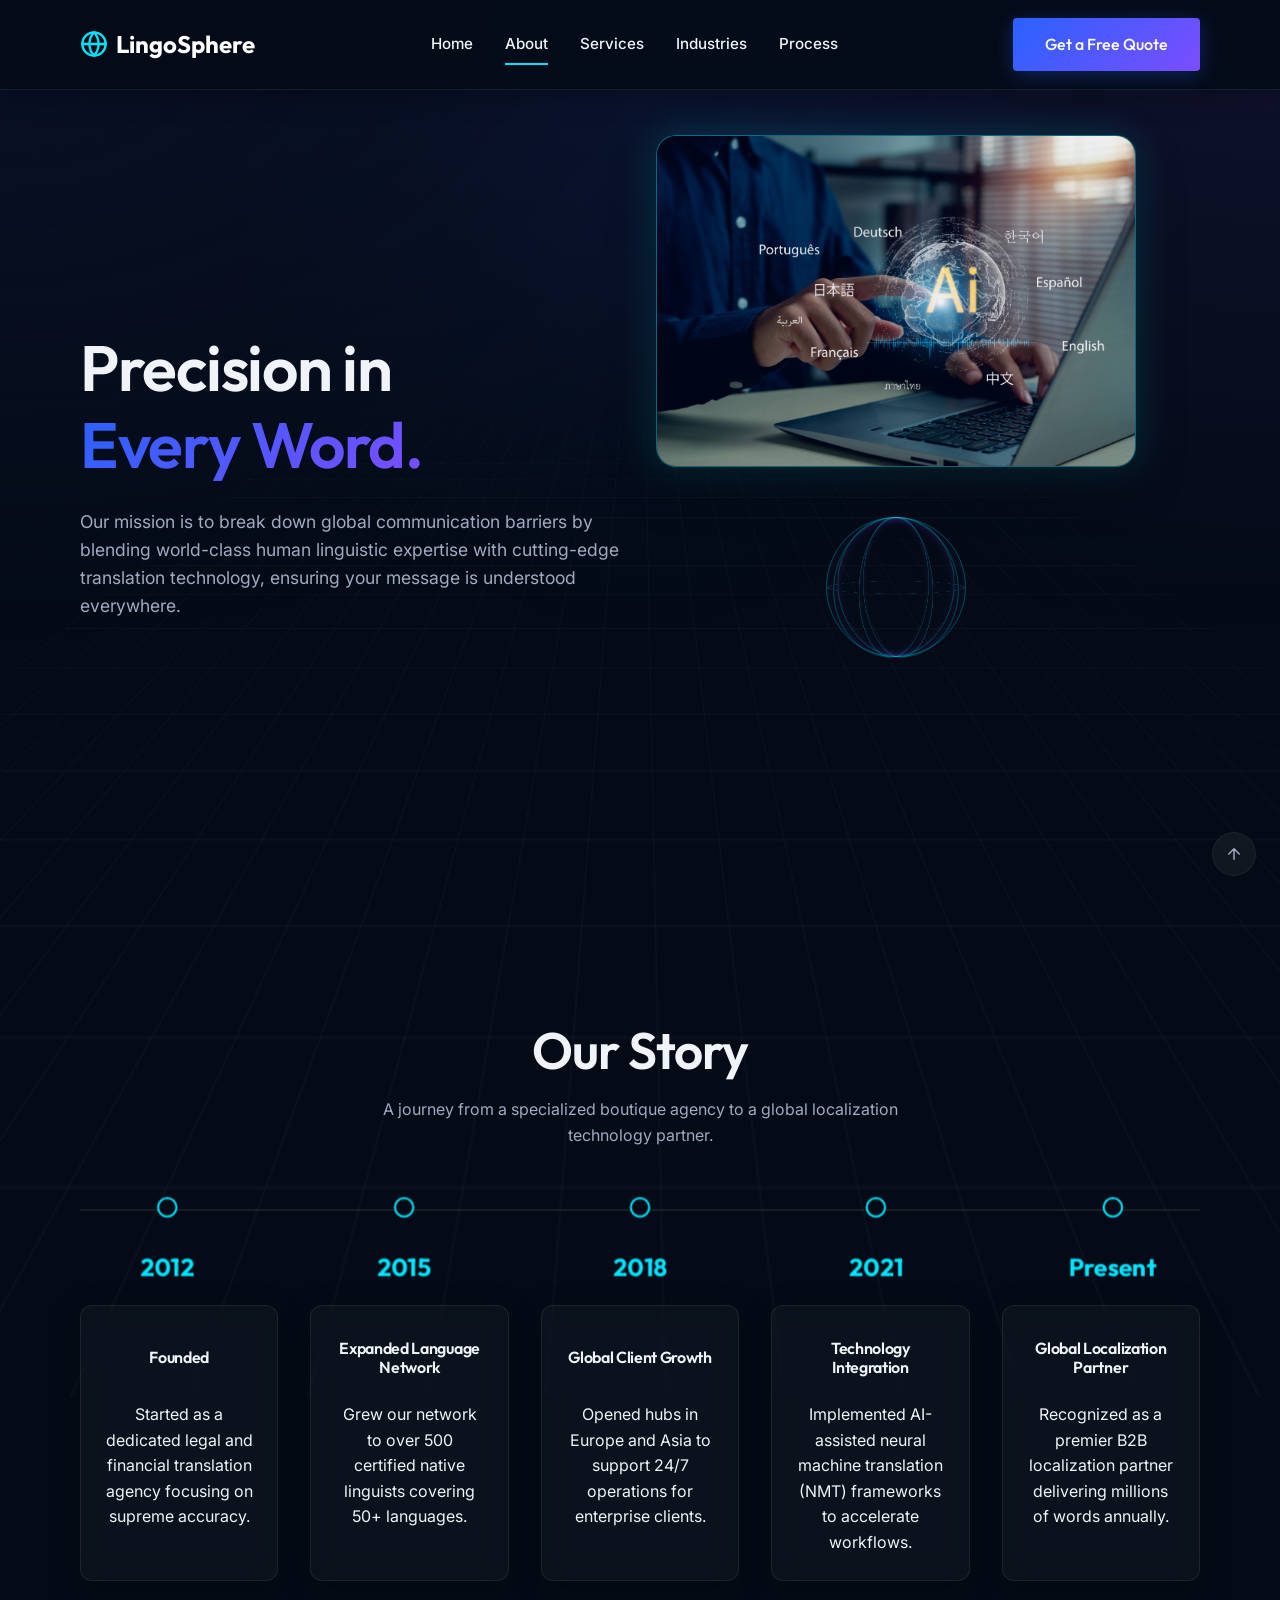
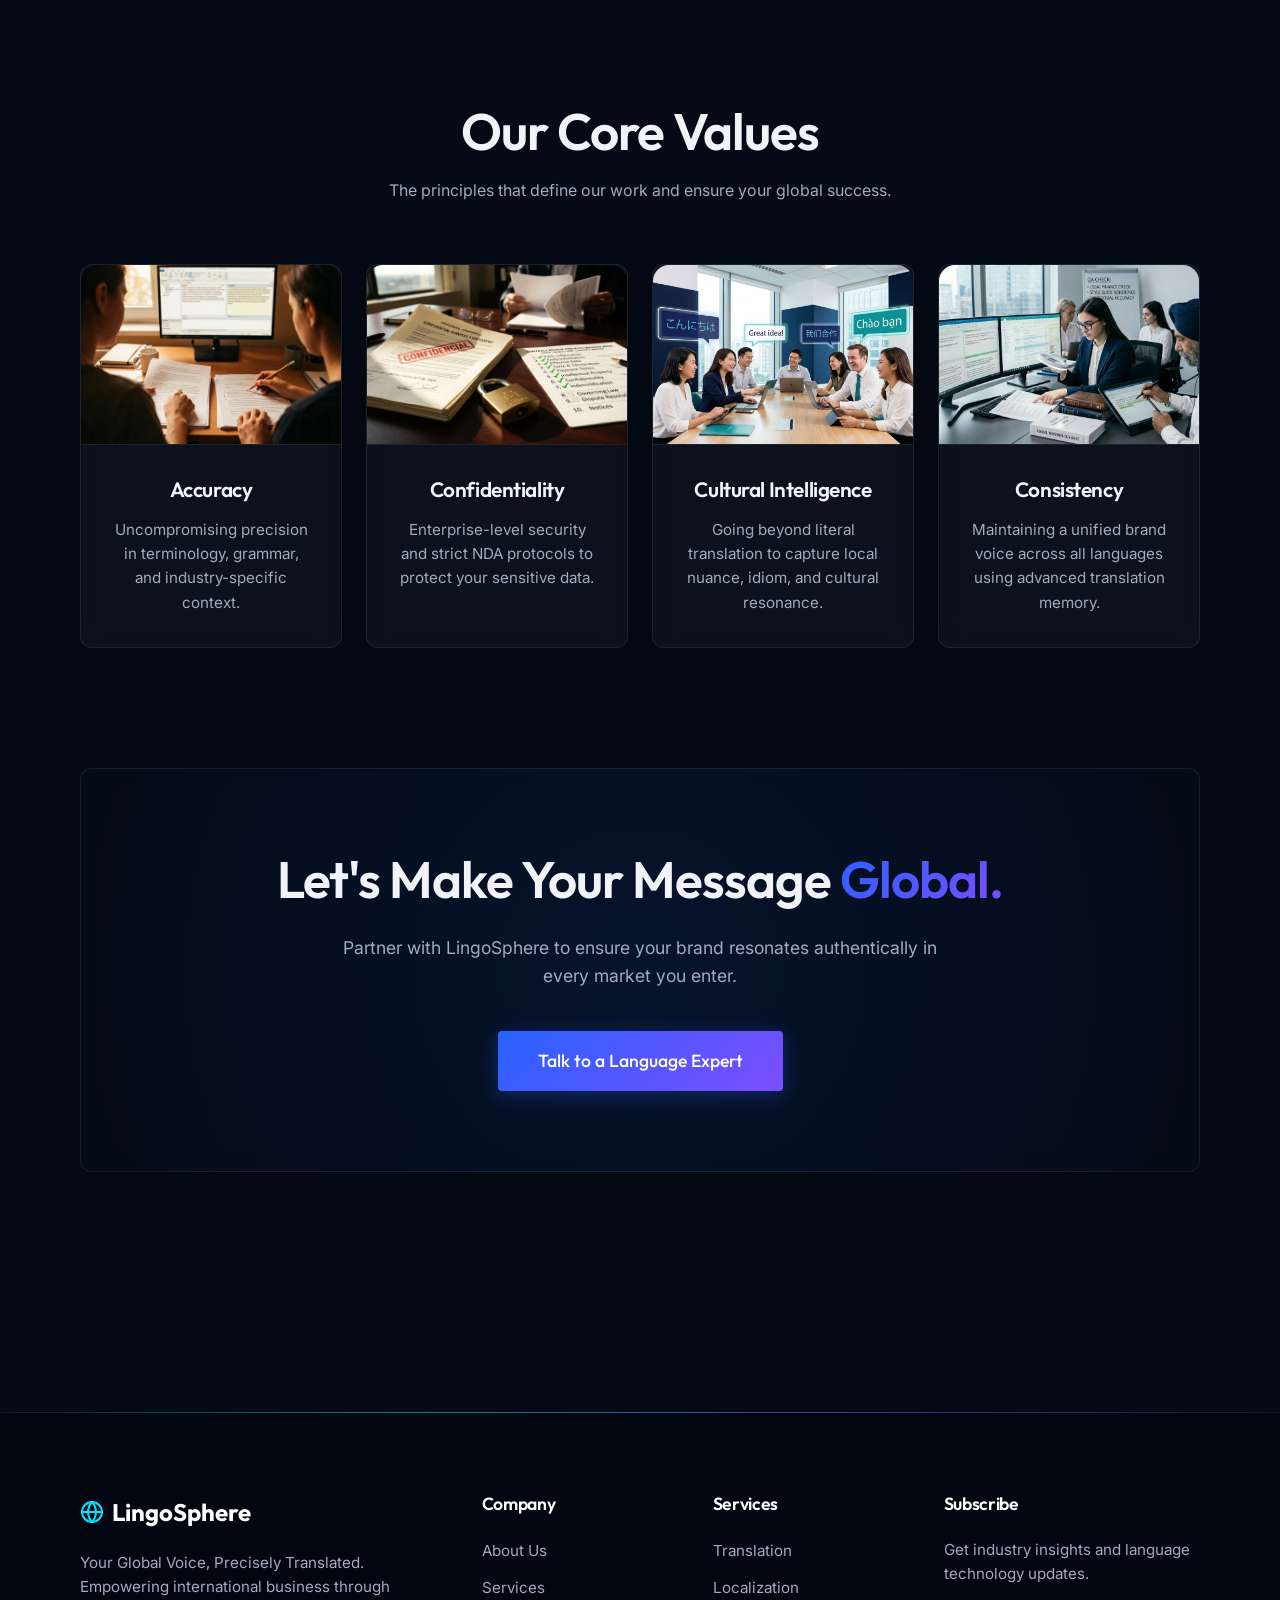
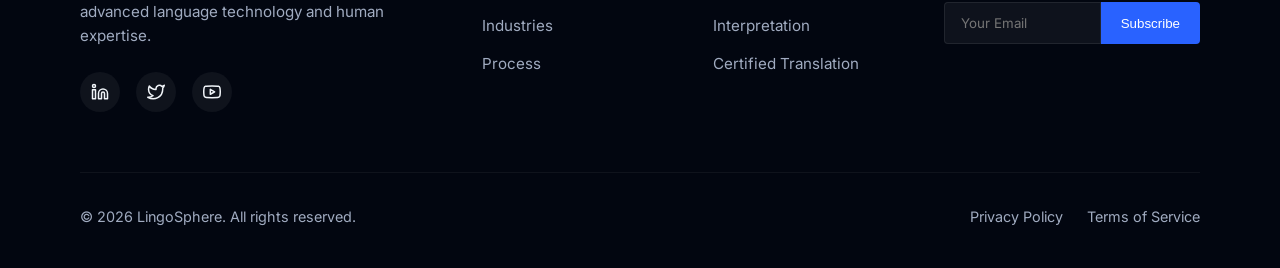
==== commit 5fcdd6e5: "third commit" ====
--- a/about.html
+++ b/about.html
@@ -559,8 +559,12 @@
   </footer>
 
   <script src="assets/js/main.js"></script>
+  <!-- Back to top button -->
+  <a href="#" class="back-to-top" onclick="window.scrollTo({top: 0, behavior: 'smooth'}); return false;" aria-label="Back to top" title="Back to top">
+    <svg xmlns="http://www.w3.org/2000/svg" width="18" height="18" viewBox="0 0 24 24" fill="none" stroke="currentColor" stroke-width="2" stroke-linecap="round" stroke-linejoin="round"><path d="M12 19V5M5 12l7-7 7 7"/></svg>
+  </a>
 </body>
 
 </html>
 
-<!-- Section 4 - Global Reach -->+<!-- Section 4 - Global Reach -->
--- a/assets/css/style.css
+++ b/assets/css/style.css
@@ -1303,4 +1303,30 @@
     align-items: center !important;
     text-align: center !important;
   }
-}+}
+
+/* Back to Top */
+.back-to-top {
+  display: flex;
+  align-items: center;
+  justify-content: center;
+  width: 44px;
+  height: 44px;
+  border-radius: 50%;
+  background: rgba(255, 255, 255, 0.05);
+  color: var(--text-muted);
+  transition: all 0.3s ease;
+  text-decoration: none;
+  position: fixed;
+  bottom: 24px;
+  right: 24px;
+  z-index: 1000;
+  backdrop-filter: blur(5px);
+  border: 1px solid rgba(255, 255, 255, 0.05);
+}
+.back-to-top:hover {
+  background: var(--accent-cyan);
+  color: #000;
+  transform: translateY(-3px);
+  box-shadow: 0 5px 15px rgba(0, 229, 255, 0.2);
+}
